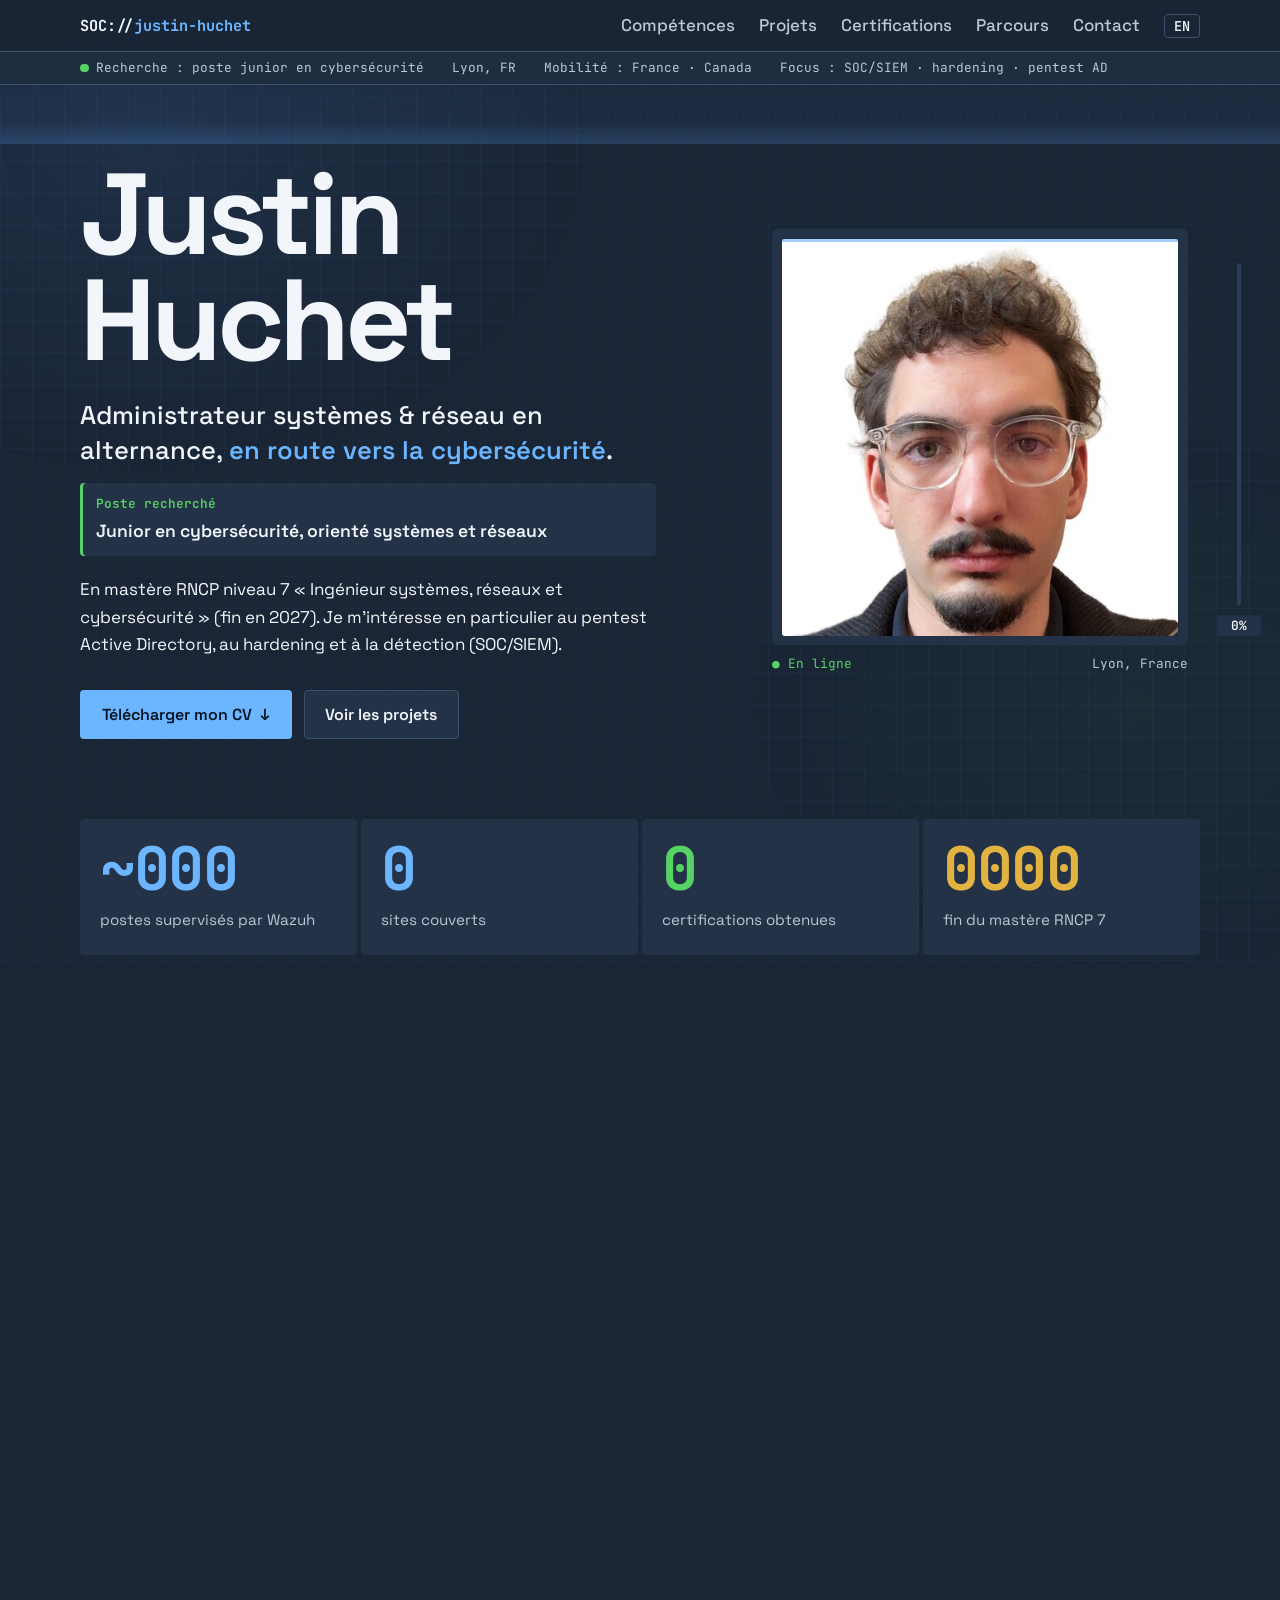
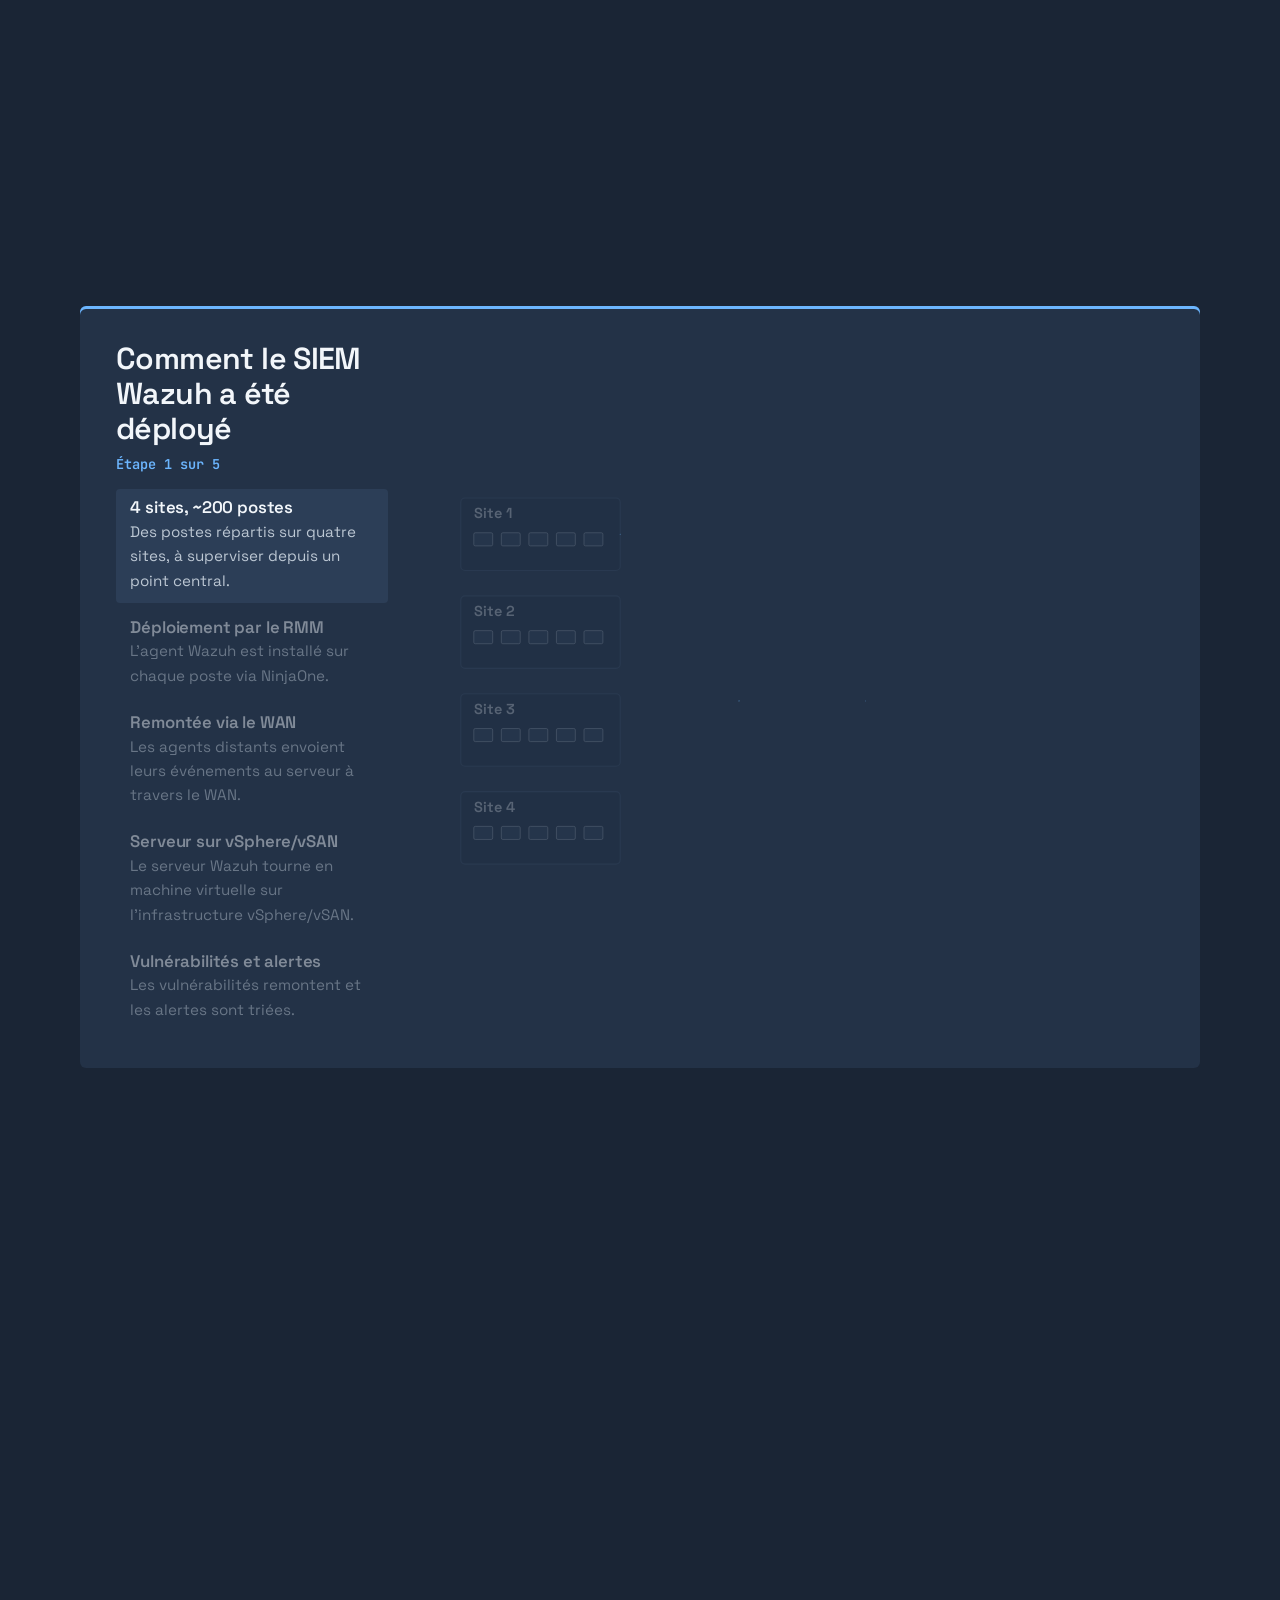
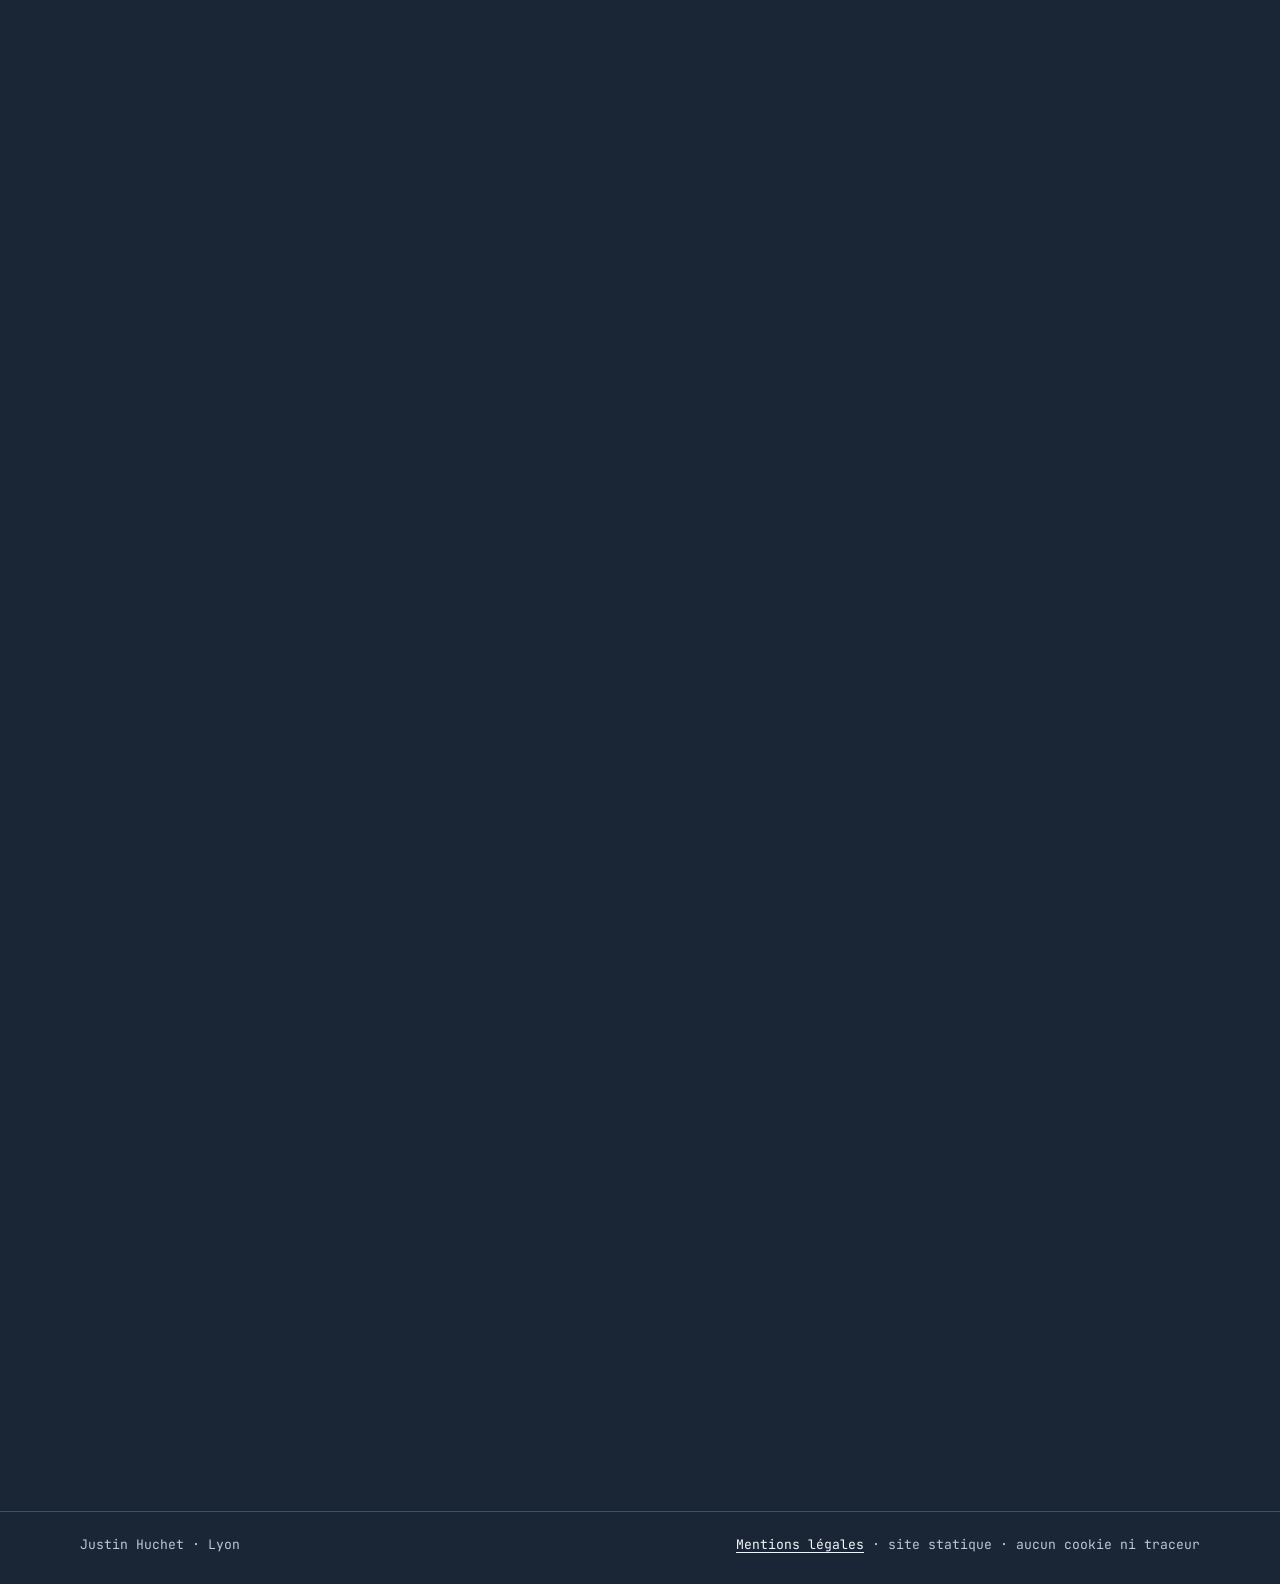
==== index.html @ d2e6dc8f "Aperçu de partage (Open Graph), section « Ce site » et en-têtes Cloudflare Pages Co-Authored-By: Cla" ====
<!doctype html>
<html lang="fr">
<head>
  <meta charset="utf-8">
  <meta name="viewport" content="width=device-width, initial-scale=1">
  <meta http-equiv="Content-Security-Policy" content="default-src 'none'; script-src 'self'; style-src 'self'; img-src 'self'; font-src 'self'; base-uri 'none'; form-action 'none'">
  <meta name="referrer" content="no-referrer">
  <meta name="theme-color" content="#1a2535">
  <title>Justin Huchet – Systèmes, réseau &amp; cybersécurité</title>
  <meta name="description" content="Portfolio de Justin Huchet, administrateur systèmes et réseau en alternance, à la recherche d'un poste junior en cybersécurité orienté systèmes et réseaux : SIEM, homelab, labs réseau, pentest Active Directory.">
  <link rel="icon" href="assets/favicon.svg" type="image/svg+xml">
  <link rel="preload" href="assets/fonts/space-grotesk.woff2" as="font" type="font/woff2" crossorigin>
  <link rel="stylesheet" href="assets/style.css?v=5">
  <script src="assets/main.js?v=2"></script>
  <script src="assets/vendor/gsap.min.js" defer></script>
  <script src="assets/vendor/ScrollTrigger.min.js" defer></script>
  <script src="assets/scene.js" defer></script>
  <link rel="alternate" hreflang="fr" href="https://nba-jurgarl.github.io/">
  <link rel="alternate" hreflang="en" href="https://nba-jurgarl.github.io/en/">
  <link rel="canonical" href="https://nba-jurgarl.github.io/">
  <meta property="og:type" content="website">
  <meta property="og:site_name" content="Justin Huchet">
  <meta property="og:title" content="Justin Huchet – Junior en cybersécurité, systèmes et réseaux">
  <meta property="og:description" content="Administrateur systèmes et réseau en alternance, à la recherche d'un poste junior en cybersécurité. SIEM Wazuh, homelab Proxmox, labs réseau, pentest Active Directory.">
  <meta property="og:url" content="https://nba-jurgarl.github.io/">
  <meta property="og:image" content="https://nba-jurgarl.github.io/assets/og-fr.jpg">
  <meta property="og:image:width" content="1200">
  <meta property="og:image:height" content="630">
  <meta property="og:image:alt" content="Justin Huchet, junior en cybersécurité orienté systèmes et réseaux, Lyon">
  <meta property="og:locale" content="fr_FR">
  <meta property="og:locale:alternate" content="en_US">
  <meta name="twitter:card" content="summary_large_image">
</head>
<body>
  <a class="skip" href="#contenu">Aller au contenu</a>

  <header class="site-header">
    <div class="wrap header-inner">
      <a class="brand" href="#accueil" translate="no">SOC://<span>justin-huchet</span></a>
      <nav aria-label="Navigation principale">
        <ul>
          <li><a href="#competences">Compétences</a></li>
          <li><a href="#projets">Projets</a></li>
          <li><a href="#certifications">Certifications</a></li>
          <li><a href="#parcours">Parcours</a></li>
          <li><a href="#contact">Contact</a></li>
          <li><a class="lang" href="en/" hreflang="en" lang="en" aria-label="English version">EN</a></li>
        </ul>
      </nav>
    </div>
    <div class="statusbar-row">
      <p class="wrap statusbar">
        <span><span class="dot" aria-hidden="true"></span>Recherche : poste junior en cybersécurité</span>
        <span>Lyon, FR</span>
        <span>Mobilité : France · Canada</span>
        <span>Focus : SOC/SIEM · hardening · pentest AD</span>
      </p>
    </div>
  </header>

  <div class="progress" aria-hidden="true"><div class="progress-track"><div class="progress-fill"></div></div><span class="progress-val">0%</span></div>

  <main id="contenu">
    <!-- ===== ACCUEIL / À PROPOS ===== -->
    <section id="accueil" class="hero" aria-labelledby="titre-accueil">
      <div class="wrap">
        <div class="hero-grid">
          <div class="hero-copy">
            <h1 id="titre-accueil" class="display lines">
              <span class="line"><span data-line>Justin</span></span>
              <span class="line"><span data-line>Huchet</span></span>
            </h1>
            <p class="lead" data-load="1">Administrateur systèmes &amp; réseau en alternance, <strong>en route vers la cybersécurité</strong>.</p>
            <p class="target" data-load="2"><span class="target-label">Poste recherché</span> Junior en cybersécurité, orienté systèmes et réseaux</p>
            <p data-load="2">
              En mastère RNCP niveau 7 « Ingénieur systèmes, réseaux et cybersécurité » (fin en 2027).
              Je m'intéresse en particulier au pentest Active Directory, au hardening et à la détection (SOC/SIEM).
            </p>
            <div class="actions" data-load="3">
              <a class="btn btn-primary" href="assets/cv/CV_Justin_Huchet_FR.pdf" type="application/pdf" download>Télécharger mon CV <span aria-hidden="true">↓</span></a>
              <a class="btn btn-ghost" href="#projets">Voir les projets</a>
            </div>
          </div>
          <figure class="feed" data-load="4">
            <div class="feed-frame">
              <img src="assets/photo.jpg?v=3" alt="Photo de Justin Huchet" width="480" height="480" fetchpriority="high">
            </div>
            <figcaption><span class="live">● En ligne</span><span>Lyon, France</span></figcaption>
          </figure>
        </div>

        <!-- Indicateurs : uniquement des chiffres réels -->
        <div class="kpis">
          <p class="kpi" data-reveal><span class="kpi-val" data-roll>~200</span><span class="kpi-label">postes supervisés par Wazuh</span></p>
          <p class="kpi" data-reveal="1"><span class="kpi-val" data-roll>4</span><span class="kpi-label">sites couverts</span></p>
          <p class="kpi" data-reveal="2"><span class="kpi-val ok" data-roll>5</span><span class="kpi-label">certifications obtenues</span></p>
          <p class="kpi" data-reveal="3"><span class="kpi-val warn" data-roll>2027</span><span class="kpi-label">fin du mastère RNCP 7</span></p>
        </div>
      </div>
    </section>

    <!-- ===== COMPÉTENCES ===== -->
    <section id="competences" aria-labelledby="titre-competences">
      <div class="wrap">
        <div class="section-head" data-reveal>
          <h2 id="titre-competences">Compétences</h2>
          <p>Ce que j'utilise en entreprise et dans mes labs, des hyperviseurs aux pare-feu.</p>
        </div>
        <ul class="matrix">
          <li data-reveal>
            <h3>Systèmes &amp; virtualisation</h3>
            <ul class="tags">
              <li>Windows</li><li>Debian</li><li>Ubuntu</li><li>Active Directory</li><li>Office 365</li>
              <li>vSphere / vSAN</li><li>Proxmox VE</li><li>Conteneurs LXC</li><li>Docker</li>
              <li>VMware</li><li>VirtualBox</li><li>ZFS</li>
            </ul>
          </li>
          <li data-reveal="1">
            <h3>Réseau</h3>
            <ul class="tags">
              <li>LAN / WAN</li><li>VLAN &amp; ACL</li><li>OSPF (FRR)</li><li>Cisco</li><li>Wi-Fi</li>
              <li>Segmentation LAN/WAN/DMZ</li><li>Network namespaces</li><li>NAT / DNAT</li>
              <li>VPN WireGuard</li><li>VPN IPsec</li>
            </ul>
          </li>
          <li class="defense" data-reveal="2">
            <h3>Sécurité &amp; détection</h3>
            <ul class="tags">
              <li>SIEM Wazuh</li><li>Pare-feu iptables (default-drop, stateful)</li>
              <li>Fortinet</li><li>Sophos</li><li>Lab de pentest isolé</li><li>Pi-hole</li>
              <li>Introduction à l'ISO 27001</li>
            </ul>
          </li>
          <li data-reveal="3">
            <h3>Outillage &amp; sauvegarde</h3>
            <ul class="tags">
              <li>RMM NinjaOne</li><li>Veeam</li><li>Veritas System Recovery</li>
              <li>Proxmox Backup Server</li><li>Kali Linux</li>
            </ul>
          </li>
          <li data-reveal>
            <h3>Scripting</h3>
            <ul class="tags"><li>PowerShell</li><li>Python</li><li>C</li></ul>
          </li>
          <li data-reveal="1">
            <h3>Langues</h3>
            <ul class="plain">
              <li>Français : natif</li>
              <li>Polonais : natif</li>
              <li>Anglais : professionnel / technique</li>
            </ul>
          </li>
        </ul>
      </div>
    </section>

    <!-- ===== PROJETS : une <article class="card"> par projet ===== -->
    <section id="projets" aria-labelledby="titre-projets">
      <div class="wrap">
        <div class="section-head" data-reveal>
          <h2 id="titre-projets">Projets</h2>
          <p>Un déploiement en production, des labs construits pour apprendre, et un objectif en cours : le pentest Active Directory.</p>
        </div>
        <!-- Scène Wazuh (GSAP + ScrollTrigger, assets/scene.js) : sans script, le schéma complet s'affiche -->
        <div class="scene">
          <div class="scene-stage">
            <div class="scene-copy">
              <h3>Comment le SIEM Wazuh a été déployé</h3>
              <p class="scene-count" aria-hidden="true">Étape 1 sur 5</p>
              <ol class="scene-steps">
                <li class="scene-step"><h4>4 sites, ~200 postes</h4><p>Des postes répartis sur quatre sites, à superviser depuis un point central.</p></li>
                <li class="scene-step"><h4>Déploiement par le RMM</h4><p>L'agent Wazuh est installé sur chaque poste via NinjaOne.</p></li>
                <li class="scene-step"><h4>Remontée via le WAN</h4><p>Les agents distants envoient leurs événements au serveur à travers le WAN.</p></li>
                <li class="scene-step"><h4>Serveur sur vSphere/vSAN</h4><p>Le serveur Wazuh tourne en machine virtuelle sur l'infrastructure vSphere/vSAN.</p></li>
                <li class="scene-step"><h4>Vulnérabilités et alertes</h4><p>Les vulnérabilités remontent et les alertes sont triées.</p></li>
              </ol>
            </div>
            <div class="scene-figure">
              <svg class="scene-svg" viewBox="0 0 1000 600" role="img" aria-labelledby="scene-t scene-d">
              <title id="scene-t">Schéma du déploiement Wazuh</title><desc id="scene-d">Quatre sites et environ 200 postes ; l'agent Wazuh est déployé par le RMM NinjaOne ; les agents remontent via le WAN vers le serveur Wazuh, une machine virtuelle sur vSphere/vSAN ; en sortie, vulnérabilités remontées et alertes triées.</desc>
              <line class="link rmm-link draw" x1="400" y1="100" x2="252" y2="54"/>
              <line class="link rmm-link draw" x1="400" y1="100" x2="252" y2="189"/>
              <line class="link rmm-link draw" x1="400" y1="100" x2="252" y2="324"/>
              <line class="link rmm-link draw" x1="400" y1="100" x2="252" y2="459"/>
              <line class="link wan-link draw" x1="250" y1="90" x2="414" y2="320"/>
              <line class="link wan-link draw" x1="250" y1="225" x2="414" y2="320"/>
              <line class="link wan-link draw" x1="250" y1="360" x2="414" y2="320"/>
              <line class="link wan-link draw" x1="250" y1="495" x2="414" y2="320"/>
              <line class="link core-link draw" x1="588" y1="320" x2="730" y2="285"/>
              <line class="link out-link draw" x1="835" y1="340" x2="835" y2="452"/>
              <g class="site"><rect class="box" x="30" y="40" width="220" height="100" rx="6"/><text class="svg-label" x="48" y="68">Site 1</text>
              <rect class="endpoint" x="48" y="88" width="26" height="18" rx="2"/><circle class="agent" cx="74" cy="88" r="5"/>
              <rect class="endpoint" x="86" y="88" width="26" height="18" rx="2"/><circle class="agent" cx="112" cy="88" r="5"/>
              <rect class="endpoint" x="124" y="88" width="26" height="18" rx="2"/><circle class="agent" cx="150" cy="88" r="5"/>
              <rect class="endpoint" x="162" y="88" width="26" height="18" rx="2"/><circle class="agent" cx="188" cy="88" r="5"/>
              <rect class="endpoint" x="200" y="88" width="26" height="18" rx="2"/><circle class="agent" cx="226" cy="88" r="5"/>
              </g>
              <g class="site"><rect class="box" x="30" y="175" width="220" height="100" rx="6"/><text class="svg-label" x="48" y="203">Site 2</text>
              <rect class="endpoint" x="48" y="223" width="26" height="18" rx="2"/><circle class="agent" cx="74" cy="223" r="5"/>
              <rect class="endpoint" x="86" y="223" width="26" height="18" rx="2"/><circle class="agent" cx="112" cy="223" r="5"/>
              <rect class="endpoint" x="124" y="223" width="26" height="18" rx="2"/><circle class="agent" cx="150" cy="223" r="5"/>
              <rect class="endpoint" x="162" y="223" width="26" height="18" rx="2"/><circle class="agent" cx="188" cy="223" r="5"/>
              <rect class="endpoint" x="200" y="223" width="26" height="18" rx="2"/><circle class="agent" cx="226" cy="223" r="5"/>
              </g>
              <g class="site"><rect class="box" x="30" y="310" width="220" height="100" rx="6"/><text class="svg-label" x="48" y="338">Site 3</text>
              <rect class="endpoint" x="48" y="358" width="26" height="18" rx="2"/><circle class="agent" cx="74" cy="358" r="5"/>
              <rect class="endpoint" x="86" y="358" width="26" height="18" rx="2"/><circle class="agent" cx="112" cy="358" r="5"/>
              <rect class="endpoint" x="124" y="358" width="26" height="18" rx="2"/><circle class="agent" cx="150" cy="358" r="5"/>
              <rect class="endpoint" x="162" y="358" width="26" height="18" rx="2"/><circle class="agent" cx="188" cy="358" r="5"/>
              <rect class="endpoint" x="200" y="358" width="26" height="18" rx="2"/><circle class="agent" cx="226" cy="358" r="5"/>
              </g>
              <g class="site"><rect class="box" x="30" y="445" width="220" height="100" rx="6"/><text class="svg-label" x="48" y="473">Site 4</text>
              <rect class="endpoint" x="48" y="493" width="26" height="18" rx="2"/><circle class="agent" cx="74" cy="493" r="5"/>
              <rect class="endpoint" x="86" y="493" width="26" height="18" rx="2"/><circle class="agent" cx="112" cy="493" r="5"/>
              <rect class="endpoint" x="124" y="493" width="26" height="18" rx="2"/><circle class="agent" cx="150" cy="493" r="5"/>
              <rect class="endpoint" x="162" y="493" width="26" height="18" rx="2"/><circle class="agent" cx="188" cy="493" r="5"/>
              <rect class="endpoint" x="200" y="493" width="26" height="18" rx="2"/><circle class="agent" cx="226" cy="493" r="5"/>
              </g>
              <text class="svg-sub total" x="140" y="584" text-anchor="middle">~200 postes au total</text>
              <g class="rmm"><rect class="box" x="380" y="24" width="276" height="76" rx="6"/><text class="svg-label" x="400" y="56">RMM NinjaOne</text><text class="svg-sub" x="400" y="82">déploie l'agent Wazuh</text></g>
              <g class="wan"><ellipse class="box" cx="500" cy="320" rx="88" ry="46"/><text class="svg-label" x="500" y="326" text-anchor="middle">WAN</text></g>
              <g class="cluster"><rect class="box box-soft" x="700" y="170" width="270" height="250" rx="8"/><text class="svg-sub" x="716" y="198">vSphere / vSAN</text><g class="vm"><rect class="box box-vm" x="730" y="230" width="210" height="110" rx="6"/><text class="svg-label" x="750" y="276">Serveur Wazuh</text><text class="svg-sub" x="750" y="304">machine virtuelle</text></g></g>
              <g class="outputs"><rect class="box chip" x="700" y="452" width="270" height="48" rx="6"/><text class="svg-label" x="714" y="482">Vulnérabilités remontées</text><rect class="box chip" x="700" y="512" width="270" height="48" rx="6"/><text class="svg-label" x="714" y="542">Alertes triées</text></g>
              <circle class="packet" cx="250" cy="90" r="6"/>
              <circle class="packet" cx="250" cy="225" r="6"/>
              <circle class="packet" cx="250" cy="360" r="6"/>
              <circle class="packet" cx="250" cy="495" r="6"/>
              </svg>
            </div>
          </div>
        </div>
        <div class="projects">
          <article class="card defense featured" data-reveal>
            <div>
              <div class="card-head"><h3>Déploiement d'un SIEM Wazuh en entreprise</h3><span class="badge badge-ok">Prod</span></div>
              <p>
                Mise en place d'un SIEM Wazuh pour environ 200 postes répartis sur 4 sites,
                afin de faire remonter les vulnérabilités et de trier les alertes.
              </p>
              <ul>
                <li>Agents distants connectés au serveur via le WAN.</li>
                <li>Déploiement des agents par le RMM NinjaOne.</li>
                <li>Serveur hébergé en machine virtuelle sur vSphere/vSAN.</li>
                <li>Travaux complémentaires sur le déploiement de Wazuh sous Docker.</li>
              </ul>
              <ul class="tags"><li>Wazuh</li><li>NinjaOne</li><li>vSphere/vSAN</li><li>Docker</li></ul>
            </div>
            <dl class="facts">
              <div><dt>Périmètre</dt><dd>~200 postes, 4 sites</dd></div>
              <div><dt>Déploiement des agents</dt><dd>RMM NinjaOne, via le WAN</dd></div>
              <div><dt>Hébergement</dt><dd>VM sur vSphere/vSAN</dd></div>
              <div><dt>Objectif</dt><dd>Remontée des vulnérabilités, tri des alertes</dd></div>
            </dl>
          </article>

          <article class="card" data-reveal>
            <div class="card-head"><h3>Homelab Proxmox</h3><span class="badge badge-info">Lab</span></div>
            <p>Infrastructure personnelle pour héberger des services et s'entraîner en sécurité offensive.</p>
            <ul>
              <li>NAS sur ZFS, conteneurs LXC, Pi-hole, sites web.</li>
              <li>Lab de pentest isolé sur un bridge sans route vers le LAN : DC Windows, postes clients, Kali, machines vulnérables.</li>
              <li>Accès distant uniquement par VPN WireGuard.</li>
              <li>Sauvegardes avec Proxmox Backup Server.</li>
            </ul>
            <ul class="tags"><li>Proxmox</li><li>ZFS</li><li>LXC</li><li>WireGuard</li><li>PBS</li></ul>
          </article>

          <article class="card offense" data-reveal="1">
            <div class="card-head"><h3>Pentest Active Directory</h3><span class="badge badge-now">En cours</span></div>
            <p>Montée en compétences sur l'attaque et la défense d'Active Directory.</p>
            <ul>
              <li>Projet en lab : BloodHound, Impacket, NetExec, Responder, AS-REP Roasting, Kerberoasting,
                analyse de chemins d'attaque et création de comptes auditeurs pour POC.</li>
              <li><span class="badge badge-now">En cours</span> Entraînement sur GOAD et HackTheBox.</li>
              <li><span class="badge badge-goal">Objectif</span> Certification CRTP, OSCP ou PNPT (non obtenue).</li>
            </ul>
            <ul class="tags"><li>BloodHound</li><li>Impacket</li><li>NetExec</li><li>Responder</li></ul>
          </article>

          <article class="card defense" data-reveal>
            <div class="card-head"><h3>Labs réseau &amp; sécurité sous Debian</h3><span class="badge badge-info">Lab</span></div>
            <ul>
              <li>VLAN et ACL.</li>
              <li>Routage dynamique OSPF avec FRR.</li>
              <li>Pare-feu iptables : politique default-drop, règles stateful, NAT/MASQUERADE,
                DNAT vers une DMZ avec protection contre le contournement, journalisation limitée en débit.</li>
              <li>Segmentation LAN/WAN/DMZ avec des network namespaces.</li>
            </ul>
            <ul class="tags"><li>Debian</li><li>FRR</li><li>iptables</li><li>netns</li></ul>
          </article>

          <article class="card" data-reveal="1">
            <div class="card-head"><h3>Environnements virtualisés</h3><span class="badge badge-info">Prod + lab</span></div>
            <p>Administration et utilisation de plusieurs hyperviseurs, en entreprise et en lab.</p>
            <ul class="tags"><li>vSphere/vSAN</li><li>Proxmox</li><li>VirtualBox</li><li>VMware</li></ul>
          </article>
        </div>
      </div>
    </section>

    <!-- ===== CERTIFICATIONS ===== -->
    <section id="certifications" aria-labelledby="titre-certifications">
      <div class="wrap">
        <div class="section-head" data-reveal>
          <h2 id="titre-certifications">Certifications</h2>
          <p>Obtenues pendant mes études et mon alternance, et la prochaine étape visée.</p>
        </div>
        <div class="table-wrap" data-reveal>
          <table class="table">
            <thead><tr><th scope="col">Certification</th><th scope="col">Éditeur</th><th scope="col">Statut</th></tr></thead>
            <tbody>
              <tr><td>Fortinet Certified Associate in Cybersecurity</td><td>Fortinet</td><td><span class="badge badge-ok">Valide → 11/2026</span></td></tr>
              <tr><td>FortiGate Operator v7.4</td><td>Fortinet</td><td><span class="badge badge-ok">Obtenue</span></td></tr>
              <tr><td>NSE 2 – Introduction to Cybersecurity</td><td>Fortinet</td><td><span class="badge badge-ok">Obtenue</span></td></tr>
              <tr><td>CyberOps Associate</td><td>Cisco Networking Academy</td><td><span class="badge badge-ok">Obtenue</span></td></tr>
              <tr><td>Linux Unhatched</td><td>NDG</td><td><span class="badge badge-ok">Obtenue</span></td></tr>
              <tr><td>CRTP, OSCP ou PNPT</td><td>—</td><td><span class="badge badge-goal">Objectif</span></td></tr>
            </tbody>
          </table>
        </div>
      </div>
    </section>

    <!-- ===== PARCOURS ===== -->
    <section id="parcours" aria-labelledby="titre-parcours">
      <div class="wrap">
        <div class="section-head" data-reveal>
          <h2 id="titre-parcours">Parcours</h2>
          <p>Alternance chez Groupe Lagrange depuis 10/2024, en parallèle du mastère ISRC à l'ICOF.</p>
        </div>
        <div class="logs">
          <div class="card" data-reveal>
            <div class="card-head"><h3>Expérience</h3></div>
            <ol class="log">
              <li>
                <time>10/2024 → 2027</time>
                <div>
                  <h4>Administrateur systèmes, réseaux &amp; cybersécurité (alternance)</h4>
                  <p>Groupe Lagrange</p>
                  <ul>
                    <li>Maintien en conditions opérationnelles, support utilisateurs, résolution d'incidents.</li>
                    <li>Administration Windows/Linux, Active Directory, Office 365, environnements virtualisés/cloud.</li>
                    <li>Déploiement de postes et serveurs, gestion des comptes, droits et accès distants.</li>
                    <li>Réseau interne, VPN, Wi-Fi ; participation à la sécurité réseau (pare-feu, filtrage, segmentation).</li>
                    <li>Mise en place et exploitation de Wazuh pour la supervision de la sécurité.</li>
                    <li>NinjaOne, sauvegardes/restaurations avec Veritas System Recovery, scripting PowerShell.</li>
                  </ul>
                </div>
              </li>
              <li>
                <time>01/2024 → 02/2024</time>
                <div>
                  <h4>Technicien support IT (stage)</h4>
                  <p>Koesio</p>
                  <ul>
                    <li>Support utilisateurs, ticketing et assistance à distance.</li>
                    <li>Pare-feu Sophos/Fortinet, règles de sécurité, sauvegardes Veeam.</li>
                    <li>Active Directory / FSMO, Office 365, Wi-Fi, scripts PowerShell.</li>
                  </ul>
                </div>
              </li>
            </ol>
          </div>
          <div class="card" data-reveal="1">
            <div class="card-head"><h3>Formation</h3></div>
            <ol class="log">
              <li>
                <time>2026 → 2027</time>
                <div>
                  <h4>Mastère 2 ISRC – Ingénieur systèmes, réseaux et cybersécurité</h4>
                  <p>ICOF, Lyon · RNCP 38117, niveau 7</p>
                </div>
              </li>
              <li>
                <time>2025 → 2026</time>
                <div>
                  <h4>Mastère 1 ISRC – Ingénieur systèmes, réseaux et cybersécurité</h4>
                  <p>ICOF, Lyon</p>
                </div>
              </li>
              <li>
                <time>2024 → 2025</time>
                <div>
                  <h4>Bachelor Chef de projet logiciel et réseau, spécialité cybersécurité</h4>
                  <p>ICOF, Lyon · RNCP 34568, niveau 6</p>
                </div>
              </li>
              <li>
                <time>2022 → 2024</time>
                <div>
                  <h4>BTS SIO, option SISR</h4>
                  <p>Lycée Les Chassagnes, Oullins</p>
                </div>
              </li>
            </ol>
          </div>
        </div>
      </div>
    </section>

    <!-- ===== CE SITE ===== -->
    <section id="ce-site" aria-labelledby="titre-site">
      <div class="wrap">
        <div class="section-head" data-reveal>
          <h2 id="titre-site">Ce site</h2>
          <p>Un portfolio orienté sécurité doit être propre lui-même. Voici ce qui est en place.</p>
        </div>
        <article class="card defense" data-reveal>
          <ul>
            <li>Content-Security-Policy stricte : uniquement des ressources du site, aucun script ni style écrit dans le HTML.</li>
            <li>Aucune ressource tierce : polices et scripts hébergés sur le site. Aucun cookie, aucun traceur, aucune mesure d'audience.</li>
            <li>Fichier <a href=".well-known/security.txt"><code>security.txt</code></a> (RFC 9116) pour signaler une vulnérabilité.</li>
            <li>Photo débarrassée de ses métadonnées (EXIF, GPS).</li>
            <li>HTML et CSS écrits à la main, sans framework ni étape de build. <a href="https://github.com/NBA-JURGARL/NBA-JURGARL.github.io" rel="noopener noreferrer">Code source public sur GitHub</a>.</li>
          </ul>
        </article>
      </div>
    </section>

    <!-- ===== CONTACT ===== -->
    <section id="contact" class="contact" aria-labelledby="titre-contact">
      <div class="wrap">
        <div class="section-head" data-reveal>
          <h2 id="titre-contact">Contact</h2>
          <p>Le plus simple est de m'écrire sur LinkedIn. Mon CV est disponible en PDF.</p>
        </div>
        <ul class="links">
          <li data-reveal><a href="https://www.linkedin.com/in/justin-huchet-608b47251/" rel="noopener noreferrer">LinkedIn <span>justin-huchet <span class="arrow" aria-hidden="true">→</span></span></a></li>
          <li data-reveal="1"><a href="https://github.com/NBA-JURGARL" rel="noopener noreferrer">GitHub <span>NBA-JURGARL <span class="arrow" aria-hidden="true">→</span></span></a></li>
          <li data-reveal="2"><a href="assets/cv/CV_Justin_Huchet_FR.pdf" type="application/pdf" download>CV <span>PDF, 1 page <span class="arrow" aria-hidden="true">↓</span></span></a></li>
        </ul>
      </div>
    </section>
  </main>

  <footer class="site-footer">
    <div class="wrap">
      <p>Justin Huchet · Lyon</p>
      <p><a href="mentions-legales.html">Mentions légales</a> · site statique · aucun cookie ni traceur</p>
    </div>
  </footer>
</body>
</html>
---- assets/style.css ----
/* Thème « SOC » : couleurs, polices et mouvements à modifier ici */
@font-face {
  font-family: "Space Grotesk"; src: url("fonts/space-grotesk.woff2") format("woff2");
  font-weight: 300 700; font-display: swap;
}
@font-face {
  font-family: "JetBrains Mono"; src: url("fonts/jetbrains-mono.woff2") format("woff2");
  font-weight: 400 700; font-display: swap;
}

:root {
  --bg: #1a2535;
  --surface: #233247;
  --surface-2: #1f2d40;
  --raised: #2c3e57;
  --border: #3b506c;
  --text: #f2f6fa;
  --muted: #bcc7d3;
  --accent: #6cb6ff;   /* bleu blue-team */
  --accent-ink: #071526;
  --ok: #56d364;
  --warn: #e3b341;
  --crit: #ff7b72;
  --sans: "Space Grotesk", system-ui, -apple-system, "Segoe UI", Roboto, sans-serif;
  --mono: "JetBrains Mono", ui-monospace, "DejaVu Sans Mono", Menlo, Consolas, monospace;
  --margin: clamp(16px, 4vw, 48px);
  --gap: clamp(1rem, 2vw, 1.5rem);
  --ease-out: cubic-bezier(0.22, 1, 0.36, 1);
  --ease-expo: cubic-bezier(0.16, 1, 0.3, 1);
  --t-press: 140ms;
  --t-hover: 180ms;
  color-scheme: dark;
}

*, *::before, *::after { box-sizing: border-box; }
html { scroll-behavior: smooth; -webkit-text-size-adjust: 100%; }
body {
  margin: 0;
  color: var(--text);
  font: 400 1.0625rem/1.6 var(--sans);
  background-color: var(--bg);
}
img { display: block; max-width: 100%; height: auto; }

.wrap { max-width: 76rem; margin: 0 auto; padding: 0 var(--margin); }

a { color: var(--accent); text-underline-offset: .2em; text-decoration-thickness: .07em; transition: color var(--t-hover) ease, text-decoration-color var(--t-hover) ease; }
:focus-visible { outline: 2px solid var(--warn); outline-offset: 3px; }
::selection { background: var(--accent); color: var(--accent-ink); }

.skip {
  position: absolute; left: -999px; top: 0;
  background: var(--surface); padding: .5rem 1rem; z-index: 10;
}
.skip:focus { left: 16px; }
.sr-only { position: absolute; width: 1px; height: 1px; overflow: hidden; clip-path: inset(50%); white-space: nowrap; }

/* Fond animé : quadrillage qui défile, halos qui pulsent, balayage radar */
body::before, body::after {
  content: ""; position: fixed; pointer-events: none; z-index: -1;
}
body::before {
  inset: -64px;
  background:
    radial-gradient(40rem 30rem at 15% 20%, rgba(88, 166, 255, .08), transparent 70%),
    radial-gradient(35rem 25rem at 85% 75%, rgba(63, 185, 80, .05), transparent 70%),
    linear-gradient(rgba(88, 166, 255, .045) 1px, transparent 1px) 0 0 / 32px 32px,
    linear-gradient(90deg, rgba(88, 166, 255, .045) 1px, transparent 1px) 0 0 / 32px 32px;
  animation: grid-drift 6s linear infinite, glow 9s ease-in-out infinite alternate;
}
body::after {
  left: 0; right: 0; top: 0; height: 9rem;
  background: linear-gradient(to bottom, transparent, rgba(88, 166, 255, .06) 85%, rgba(88, 166, 255, .22) 100%);
  animation: sweep 7s linear infinite;
}
@keyframes grid-drift { to { transform: translate(32px, 32px); } }
@keyframes glow { from { opacity: .7; } to { opacity: 1; } }
@keyframes sweep { from { transform: translateY(-9rem); } to { transform: translateY(100vh); } }

/* Barre du haut */
.site-header {
  position: sticky; top: 0; z-index: 5;
  background: rgba(26, 37, 53, .95); border-bottom: 1px solid var(--border);
}
.header-inner {
  display: flex; flex-wrap: wrap; align-items: center; justify-content: space-between;
  gap: .5rem 2rem; padding-top: .75rem; padding-bottom: .75rem;
}
.brand { font: 700 .95rem var(--mono); color: var(--text); text-decoration: none; }
.brand span { color: var(--accent); }
nav ul { display: flex; flex-wrap: wrap; align-items: center; gap: .25rem 1.5rem; list-style: none; margin: 0; padding: 0; }
nav a { color: var(--muted); text-decoration: none; font-weight: 500; }
.lang { color: var(--text); border: 1px solid var(--border); border-radius: 4px; padding: .1rem .55rem; font: 600 .85rem var(--mono); }

.statusbar-row { border-top: 1px solid var(--border); background: var(--surface-2); }
.statusbar {
  display: flex; flex-wrap: wrap; gap: .25rem 1.75rem; margin: 0 auto;
  font: .8rem/1.4 var(--mono); color: var(--muted);
  padding-top: .45rem; padding-bottom: .45rem;
}
.dot { display: inline-block; width: .55rem; height: .55rem; border-radius: 50%; background: var(--ok); margin-right: .45rem; animation: blink 2s ease-in-out infinite; }
@keyframes blink { 50% { opacity: .35; } }

/* Titres */
h1, h2, h3, h4 { line-height: 1.15; font-weight: 600; letter-spacing: -0.01em; }
h2 { font-size: clamp(2rem, 4.2vw, 3.25rem); letter-spacing: -0.03em; line-height: 1.02; margin: 0; }
h3 { font-size: 1.25rem; margin: 0; }
h4 { font-size: 1.05rem; margin: 0 0 .15rem; }
.section-head { display: grid; gap: .75rem 3rem; grid-template-columns: minmax(0, 1fr); margin-bottom: clamp(1.75rem, 4vw, 3rem); }
.section-head p { margin: 0; color: var(--muted); max-width: 38rem; }
@media (min-width: 56rem) { .section-head { grid-template-columns: 5fr 7fr; align-items: end; } }

section { padding: clamp(4rem, 9vw, 7.5rem) 0 0; scroll-margin-top: 6rem; }

/* Accueil */
.hero { padding-top: clamp(2.5rem, 6vw, 5rem); }
.hero-grid { display: grid; gap: clamp(2rem, 5vw, 4rem); grid-template-columns: minmax(0, 1fr); align-items: center; }
@media (min-width: 56rem) { .hero-grid { grid-template-columns: 7fr 5fr; } }
.display {
  font-size: clamp(3.25rem, 9vw, 7.25rem); line-height: .92; letter-spacing: -0.045em; font-weight: 700;
  margin: 0 0 1.5rem;
}
.lines .line { display: block; overflow: clip; padding-bottom: .08em; margin-bottom: -0.08em; }
.lines [data-line] { display: block; }
.lead { font-size: clamp(1.25rem, 2.2vw, 1.6rem); line-height: 1.35; font-weight: 500; margin: 0 0 1rem; max-width: 34rem; }
.lead strong { color: var(--accent); font-weight: 600; }
.hero-copy > p:not(.lead):not(.target) { max-width: 36rem; margin: 0; }
.target {
  display: flex; flex-wrap: wrap; align-items: baseline; gap: .35rem .75rem;
  margin: 0 0 1.25rem; padding: .7rem 1rem; max-width: 36rem;
  background: var(--surface); border-radius: 4px; box-shadow: inset 3px 0 0 var(--ok);
  font-weight: 600; font-size: 1.1rem;
}
.target-label { font: 600 .8rem var(--mono); color: var(--ok); }

/* Indicateur de défilement sur le côté (rempli par main.js, masqué sans script) */
.progress { display: none; }
.js .progress {
  position: fixed; right: clamp(8px, 1.5vw, 24px); top: 50%; transform: translateY(-50%); z-index: 4;
  display: flex; flex-direction: column; align-items: center; gap: .6rem; pointer-events: none;
}
.progress-track { width: 4px; height: 38vh; background: var(--raised); border-radius: 2px; overflow: clip; }
.progress-fill { width: 100%; height: 100%; background: var(--accent); transform-origin: top; transform: scaleY(0); }
.progress-val { font: 600 .8rem var(--mono); color: var(--text); background: var(--surface); padding: .15rem .4rem; border-radius: 3px; font-variant-numeric: tabular-nums; min-width: 3.4em; text-align: center; }
@media (max-width: 56rem) {
  .js .progress { right: 4px; }
  .progress-track { width: 3px; height: 30vh; }
  .progress-val { display: none; }
}
.actions { display: flex; flex-wrap: wrap; gap: .75rem; margin-top: 2rem; }

.btn {
  display: inline-flex; align-items: center; gap: .5rem; padding: .8rem 1.3rem; border-radius: 4px;
  font: 600 1rem var(--sans); text-decoration: none; border: 1px solid transparent;
  transition: transform var(--t-press) var(--ease-out), background-color var(--t-hover) ease, border-color var(--t-hover) ease, color var(--t-hover) ease;
}
.btn:active { transform: scale(.97); }
.btn-primary { background: var(--accent); color: var(--accent-ink); }
.btn-ghost { color: var(--text); border-color: var(--border); background: var(--surface); }

.feed { margin: 0; justify-self: center; width: min(100%, 26rem); }
.feed-frame { position: relative; background: var(--surface); padding: .6rem; border-radius: 6px; overflow: clip; }
.feed img { width: 100%; aspect-ratio: 1; object-fit: cover; border-radius: 3px; }
.feed-frame::after { /* ligne de scan sur la photo */
  content: ""; position: absolute; left: .6rem; right: .6rem; top: .6rem; height: 3px;
  background: rgba(88, 166, 255, .55); pointer-events: none;
  animation: feed-scan 4.5s linear infinite;
}
@keyframes feed-scan { from { transform: translateY(0); opacity: .9; } 90% { opacity: .9; } to { transform: translateY(calc(min(26rem, 100vw) - 2.6rem)); opacity: 0; } }
.feed figcaption { display: flex; justify-content: space-between; gap: 1rem; margin-top: .6rem; font: .8rem var(--mono); color: var(--muted); }
.feed .live { color: var(--ok); }

/* Indicateurs */
.kpis { display: grid; gap: 4px; grid-template-columns: repeat(2, minmax(0, 1fr)); margin-top: clamp(3rem, 7vw, 5rem); }
.kpi { border-radius: 4px; }
@media (min-width: 56rem) { .kpis { grid-template-columns: repeat(4, minmax(0, 1fr)); } }
.kpi { background: var(--surface); padding: 1.25rem 1.25rem 1.4rem; margin: 0; }
.kpi-val { display: block; font: 700 clamp(2.5rem, 5vw, 3.75rem)/1 var(--mono); color: var(--accent); letter-spacing: -0.03em; font-variant-numeric: tabular-nums; }
.kpi-val.ok { color: var(--ok); }
.kpi-val.warn { color: var(--warn); }
.kpi-label { display: block; margin-top: .6rem; color: var(--muted); font-size: .95rem; }

/* Compétences : matrice de lignes */
.matrix { list-style: none; margin: 0; padding: 0; display: grid; gap: 4px; }
.matrix > li { display: grid; gap: .75rem 2rem; grid-template-columns: minmax(0, 1fr); background: var(--surface); padding: 1.25rem 1.5rem; border-radius: 4px; }
@media (min-width: 48rem) { .matrix > li { grid-template-columns: 15rem minmax(0, 1fr); align-items: baseline; } }
.matrix .defense { box-shadow: inset 3px 0 0 var(--accent); }

.tags { display: flex; flex-wrap: wrap; gap: .45rem; list-style: none; padding: 0; margin: 0; }
.tags li {
  font: .82rem/1.4 var(--mono); color: var(--text);
  background: var(--raised); border-radius: 3px; padding: .2rem .55rem;
}
.plain { list-style: none; padding: 0; margin: 0; display: flex; flex-wrap: wrap; gap: .25rem 2rem; }

/* Statuts */
.badge {
  display: inline-block; font: 600 .75rem/1.4 var(--mono); letter-spacing: .02em;
  border: 1px solid currentColor; border-radius: 3px; padding: .05rem .45rem; vertical-align: middle; white-space: nowrap;
}
.badge-ok { color: var(--ok); }
.badge-info { color: var(--accent); }
.badge-now, .badge-goal { color: var(--warn); }
.badge-goal { border-style: dashed; }

/* Projets */
.projects { display: grid; gap: var(--gap); grid-template-columns: minmax(0, 1fr); }
@media (min-width: 56rem) { .projects { grid-template-columns: repeat(2, minmax(0, 1fr)); } }
.card { background: var(--surface); border-radius: 6px; padding: clamp(1.25rem, 3vw, 2rem); transition: background-color var(--t-hover) ease; }
.card-head { display: flex; flex-wrap: wrap; align-items: baseline; justify-content: space-between; gap: .5rem 1rem; margin-bottom: 1rem; }
.card p { margin: 0 0 1rem; }
.card ul:not(.tags):not(.plain) { padding-left: 1.2rem; margin: 0 0 1.25rem; }
.card ul:not(.tags):not(.plain) li + li { margin-top: .35rem; }
.card.defense { box-shadow: inset 0 3px 0 var(--accent); }
.card.offense { box-shadow: inset 0 3px 0 var(--crit); }

.featured { grid-column: 1 / -1; display: grid; gap: 1.5rem 3rem; grid-template-columns: minmax(0, 1fr); }
@media (min-width: 56rem) { .featured { grid-template-columns: 7fr 5fr; } }
.featured h3 { font-size: clamp(1.5rem, 2.6vw, 2.1rem); letter-spacing: -0.02em; }
.facts { margin: 0; display: grid; gap: 4px; align-self: start; }
.facts div { background: var(--surface-2); padding: .85rem 1rem; border-radius: 3px; }
.facts dt { color: var(--muted); font-size: .9rem; }
.facts dd { margin: .1rem 0 0; font-weight: 600; }

/* Certifications */
.table-wrap { background: var(--surface); border-radius: 6px; overflow-x: auto; }
.table { width: 100%; border-collapse: collapse; }
.table th, .table td { text-align: left; padding: .9rem 1.25rem; border-bottom: 1px solid var(--border); }
.table th { font-size: .9rem; font-weight: 500; color: var(--muted); background: var(--surface-2); }
.table tr:last-child td { border-bottom: 0; }

/* Parcours : journal */
.logs { display: grid; gap: var(--gap); grid-template-columns: minmax(0, 1fr); }
@media (min-width: 60rem) { .logs { grid-template-columns: repeat(2, minmax(0, 1fr)); } }
.log { list-style: none; padding: 0; margin: 0; }
.log > li { display: grid; grid-template-columns: 8.5rem minmax(0, 1fr); gap: .25rem 1.25rem; padding: 1rem 0; border-top: 1px solid var(--border); }
.log > li:first-child { border-top: 0; padding-top: 0; }
.log time { font: .85rem/1.6 var(--mono); color: var(--accent); }
.log p { margin: 0; color: var(--muted); }
.log ul { padding-left: 1.2rem; margin: .5rem 0 0; color: var(--muted); font-size: .97rem; }
@media (max-width: 34rem) { .log > li { grid-template-columns: minmax(0, 1fr); } }

/* Contact : fermeture */
.contact { padding-bottom: clamp(3rem, 7vw, 5rem); }
.links { list-style: none; margin: 0; padding: 0; display: grid; gap: 4px; }
.links a {
  display: flex; justify-content: space-between; align-items: baseline; gap: 1rem;
  background: var(--surface); border-radius: 4px; padding: clamp(1rem, 2.5vw, 1.5rem) clamp(1.25rem, 3vw, 2rem);
  font-size: clamp(1.4rem, 3.2vw, 2.4rem); font-weight: 600; letter-spacing: -0.02em; color: var(--text); text-decoration: none;
  transition: background-color var(--t-hover) ease, color var(--t-hover) ease;
}
.links a span { font: 500 .9rem var(--mono); color: var(--muted); letter-spacing: 0; }
.links .arrow { display: inline-block; transition: transform 300ms var(--ease-out); }

.site-footer { padding: 1.5rem 0 2rem; color: var(--muted); font: .82rem var(--mono); border-top: 1px solid var(--border); }
.site-footer .wrap { display: flex; flex-wrap: wrap; justify-content: space-between; gap: .5rem 2rem; }
.site-footer p { margin: 0; }

/* Survol : uniquement sur les appareils qui ont un vrai pointeur */
@media (hover: hover) and (pointer: fine) {
  nav a:hover { color: var(--text); }
  .btn-primary:hover { background: #79b8ff; }
  .btn-ghost:hover { border-color: var(--accent); }
  .card:hover, .links a:hover { background: var(--raised); }
  .links a:hover { color: var(--accent); }
  .links a:hover .arrow { transform: translateX(6px); }
}

/* Entrées (la classe .js est posée par main.js ; sans script, tout reste visible) */
@media (prefers-reduced-motion: no-preference) {
  .js .hero [data-line] { transform: translateY(105%); animation: line-up 900ms var(--ease-expo) forwards; animation-delay: calc(120ms + var(--i) * 100ms); }
  .js .hero [data-load] { opacity: 0; transform: translateY(14px); animation: rise 600ms var(--ease-out) forwards; animation-delay: var(--d); }
  .js [data-reveal] { opacity: 0; transform: translateY(24px); transition: opacity 700ms var(--ease-out), transform 900ms var(--ease-expo); transition-delay: calc(var(--i, 0) * 80ms); }
  .js [data-reveal].is-in { opacity: 1; transform: none; }
}
/* Délais en CSS : la CSP interdit les attributs style="" dans le HTML */
.lines .line:nth-child(1) [data-line] { --i: 0; }
.lines .line:nth-child(2) [data-line] { --i: 1; }
[data-load="1"] { --d: 420ms; }
[data-load="2"] { --d: 520ms; }
[data-load="3"] { --d: 620ms; }
[data-load="4"] { --d: 300ms; }
[data-reveal="1"] { --i: 1; }
[data-reveal="2"] { --i: 2; }
[data-reveal="3"] { --i: 3; }
@keyframes line-up { to { transform: none; } }
@keyframes rise { to { opacity: 1; transform: none; } }

/* Chiffres qui défilent (main.js) */
.roll__digits { display: inline-flex; }
.roll__col { display: inline-block; height: 1em; overflow: clip; }
.roll__strip { display: flex; flex-direction: column; transform: translateY(calc(var(--d) * -1em)); }
.roll__strip > span { height: 1em; line-height: 1; }
@media (prefers-reduced-motion: no-preference) {
  .roll:not(.is-in) .roll__strip { transform: none; }
  .roll.is-in .roll__strip { transition: transform 1100ms var(--ease-expo) calc(var(--i) * 70ms); }
}

/* Mobile : en-tête non collant, il prendrait trop de hauteur */
@media (max-width: 40rem) { .site-header { position: static; } }

@media (prefers-reduced-motion: reduce) {
  html { scroll-behavior: auto; }
  body::before, body::after, .dot, .feed-frame::after { animation: none; }
  body::after, .feed-frame::after { display: none; }
}

/* Scène Wazuh (GSAP) : sans script, schéma complet et toutes les étapes lisibles */
.scene { margin-bottom: var(--gap); }
.scene-stage {
  display: grid; gap: 1.5rem clamp(1.5rem, 4vw, 3.5rem); grid-template-columns: minmax(0, 1fr); align-items: center;
  background: var(--surface); border-radius: 6px; padding: clamp(1.25rem, 3vw, 2.25rem);
  box-shadow: inset 0 3px 0 var(--accent);
}
@media (min-width: 56rem) { .scene-stage { grid-template-columns: 3fr 8fr; } }
.scene-copy h3 { font-size: clamp(1.4rem, 2.4vw, 1.9rem); letter-spacing: -0.02em; }
.scene-count { font: 600 .85rem var(--mono); color: var(--accent); margin: .5rem 0 1rem; }
.scene-steps { list-style: none; margin: 0; padding: 0; display: grid; gap: .35rem; }
.scene-step { padding: .6rem .9rem; border-radius: 4px; transition: opacity 240ms ease, background-color 240ms ease; }
.scene-step h4 { margin: 0; }
.scene-step p { margin: .15rem 0 0; color: var(--muted); font-size: .95rem; }
.scene-figure { min-width: 0; }
.scene-svg { display: block; width: 100%; height: auto; }

.scene-svg .box { fill: var(--surface-2); stroke: var(--border); stroke-width: 1.5; }
.scene-svg .box-soft { fill: rgba(108, 182, 255, .05); stroke-dasharray: 6 5; }
.scene-svg .box-vm { stroke: var(--accent); stroke-width: 2; }
.scene-svg .chip { stroke: var(--ok); }
.scene-svg .endpoint { fill: var(--raised); stroke: var(--muted); stroke-width: 1; }
.scene-svg .agent { fill: var(--ok); }
.scene-svg .link { stroke: var(--accent); stroke-width: 2; fill: none; }
.scene-svg .rmm-link { stroke: var(--warn); stroke-dasharray: 5 6; }
.scene-svg .packet { fill: var(--accent); opacity: 0; }
.scene-svg .svg-label { font: 600 20px var(--sans); fill: var(--text); }
.scene-svg .svg-sub { font: 500 15px var(--mono); fill: var(--muted); }
.scene-svg .total { font-size: 17px; fill: var(--text); }

/* Pendant la scène (classe posée par scene.js) : l'étape en cours est mise en avant */
.scene.is-live .scene-step { opacity: .45; }
.scene.is-live .scene-step.is-active { opacity: 1; background: var(--raised); }
.scene.is-live .scene-stage { min-height: min(100svh - 8rem, 46rem); }
@media (max-width: 56rem) {
  .scene-figure { overflow-x: auto; margin: 0 calc(-1 * clamp(1.25rem, 3vw, 2.25rem)); padding: 0 clamp(1.25rem, 3vw, 2.25rem); }
  .scene-svg { min-width: 640px; }
}
.scene:not(.is-live) .scene-count { display: none; }

/* Mentions légales */
.legal .wrap { max-width: 48rem; padding-top: clamp(2.5rem, 6vw, 4.5rem); padding-bottom: clamp(3rem, 7vw, 5rem); }
.legal h1 { font-size: clamp(2.25rem, 5vw, 3.5rem); letter-spacing: -0.03em; margin: 0 0 .5rem; }
.legal section { padding: 2rem 0 0; }
.legal h2 { font-size: 1.5rem; letter-spacing: -0.01em; margin: 0 0 .75rem; }
.legal p, .legal li { max-width: 42rem; }
.legal ul { padding-left: 1.2rem; }
.legal code { font: .9em var(--mono); }
.site-footer a { color: var(--text); }
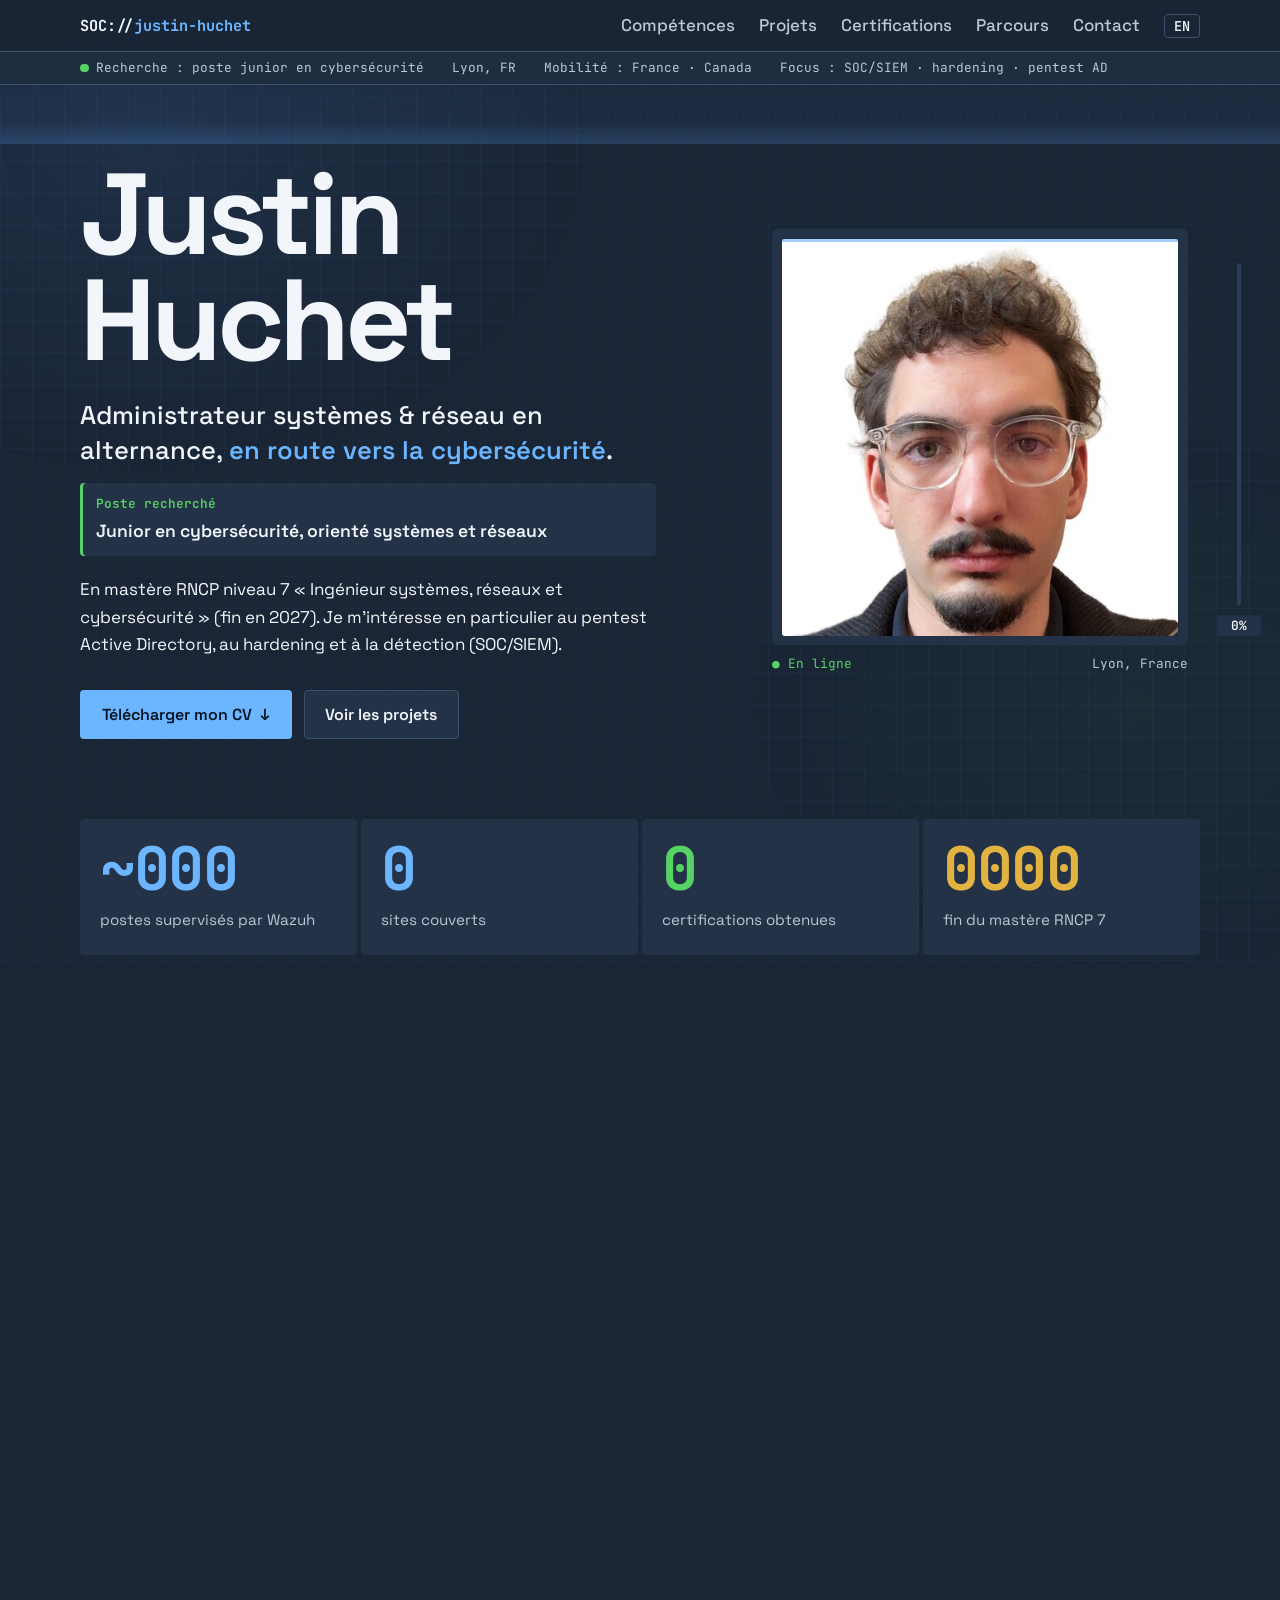
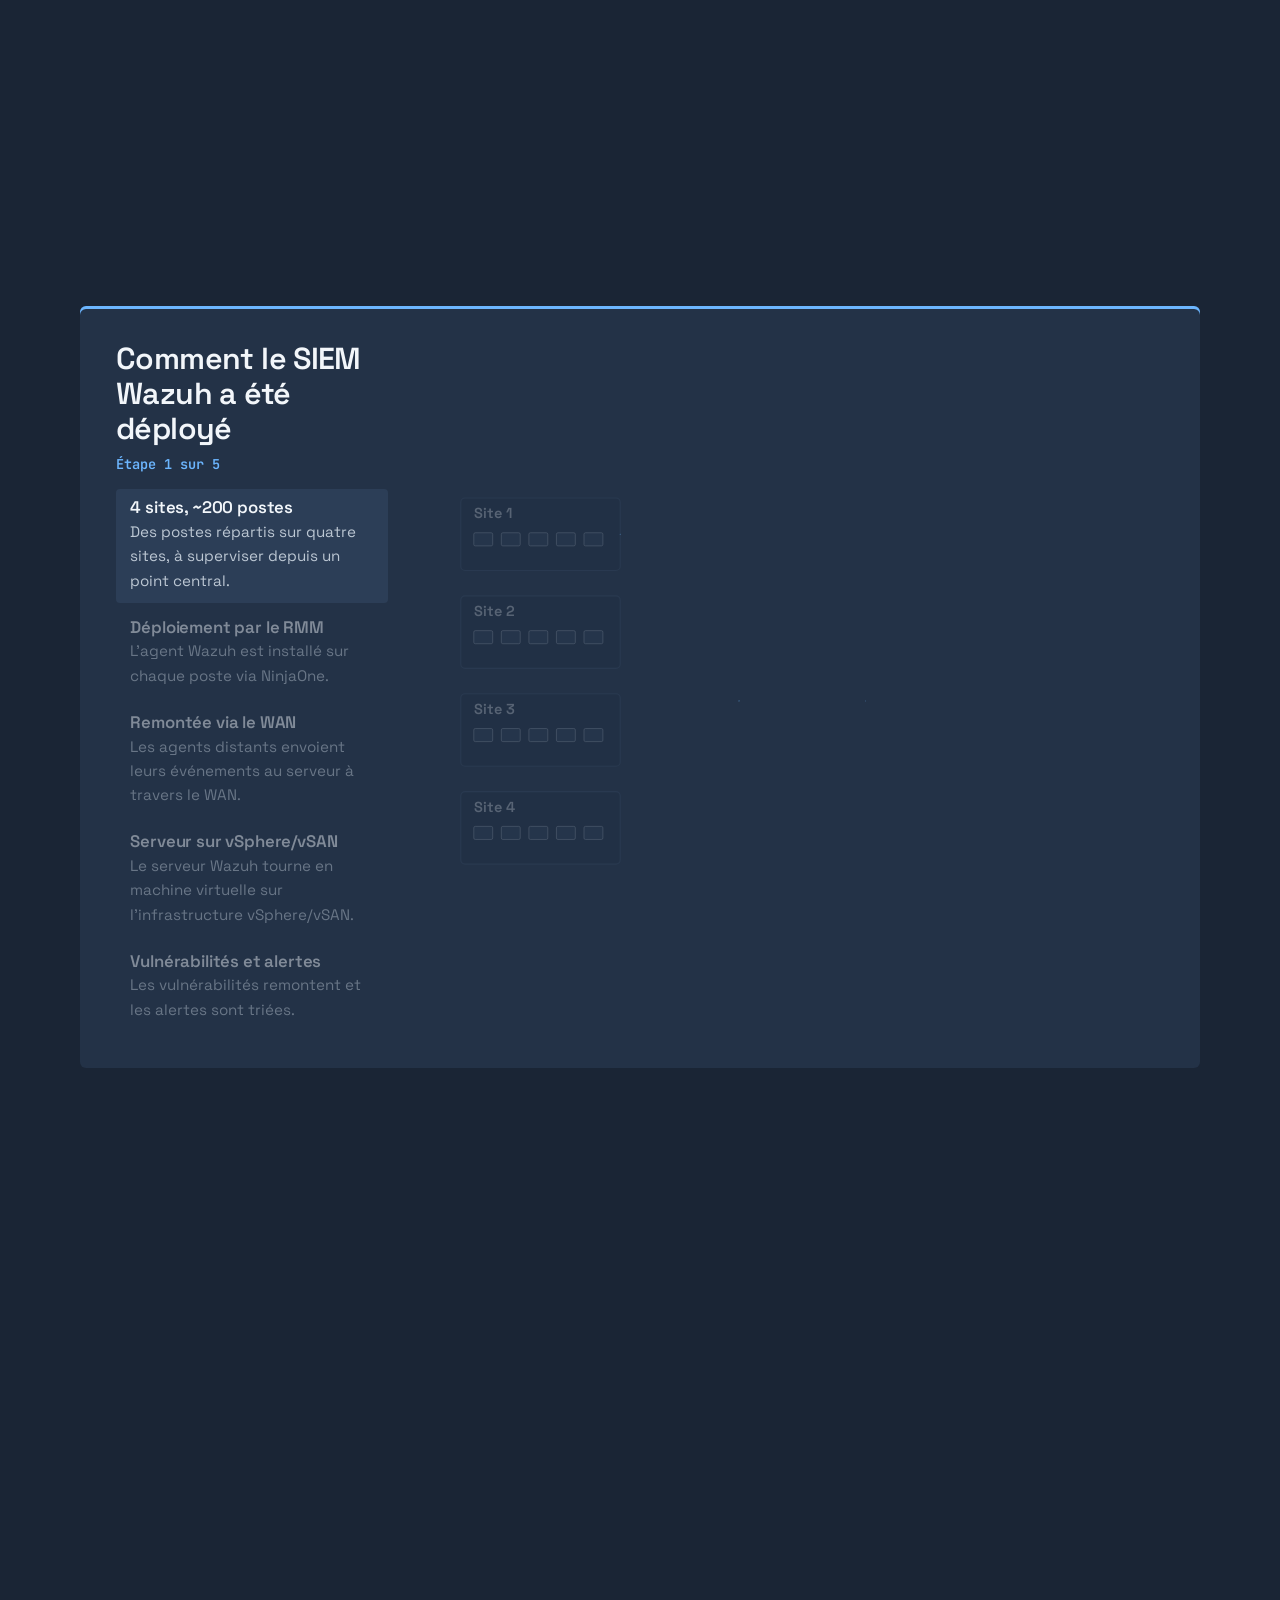
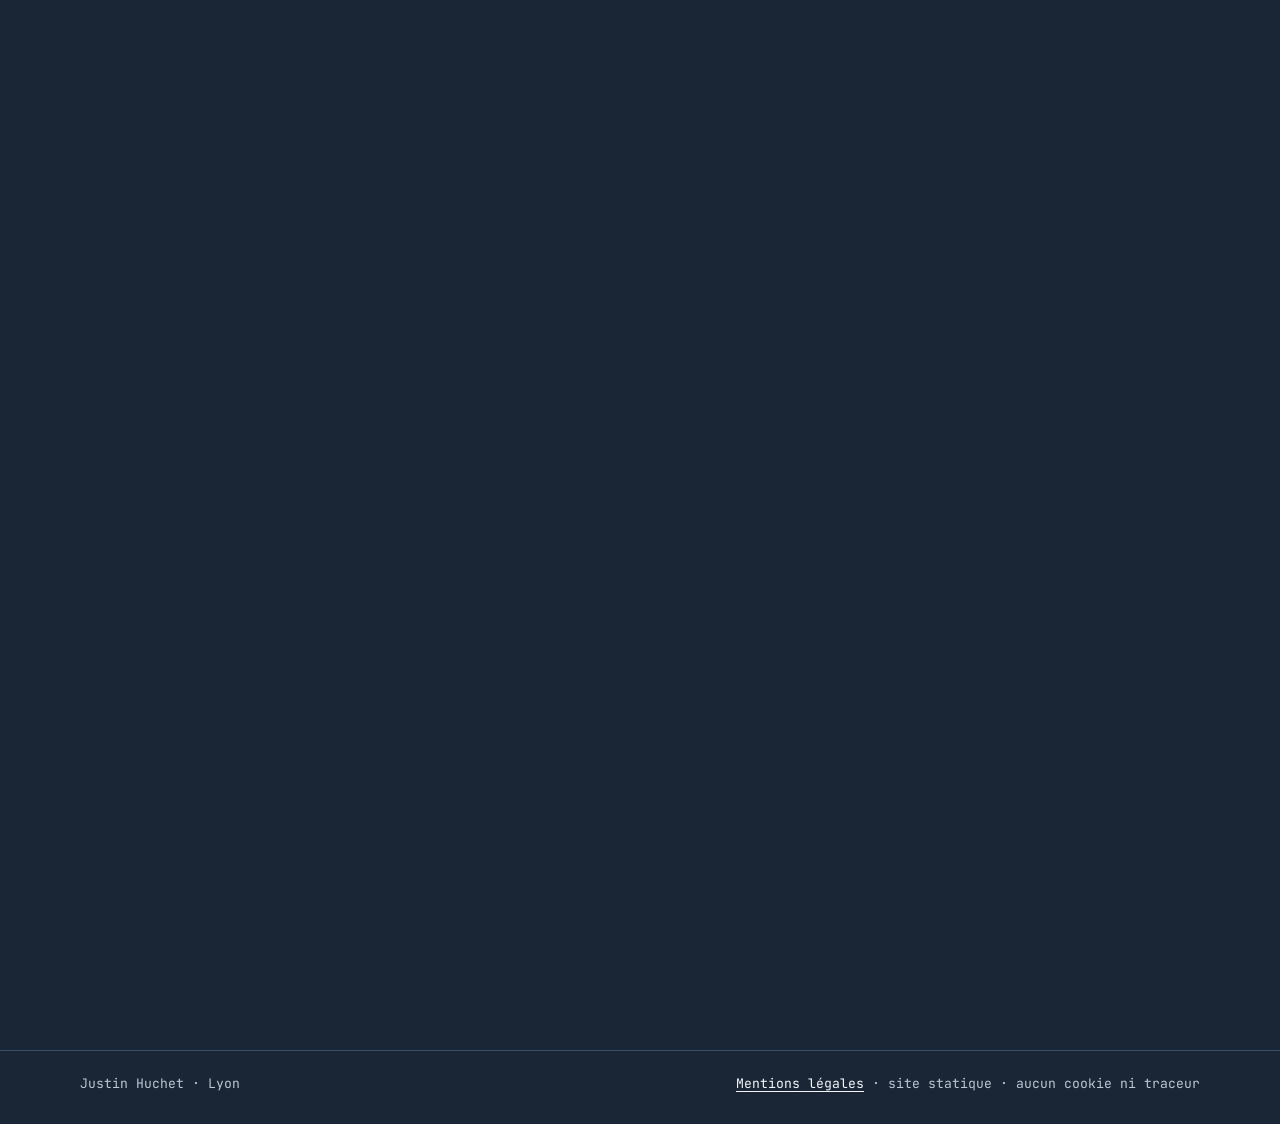
==== commit 07c04cf5: "Retrait de la section « Ce site » Co-Authored-By: Claude Opus 5.5 <noreply@anthropic.com>" ====
--- a/index.html
+++ b/index.html
@@ -398,25 +398,6 @@
       </div>
     </section>
 
-    <!-- ===== CE SITE ===== -->
-    <section id="ce-site" aria-labelledby="titre-site">
-      <div class="wrap">
-        <div class="section-head" data-reveal>
-          <h2 id="titre-site">Ce site</h2>
-          <p>Un portfolio orienté sécurité doit être propre lui-même. Voici ce qui est en place.</p>
-        </div>
-        <article class="card defense" data-reveal>
-          <ul>
-            <li>Content-Security-Policy stricte : uniquement des ressources du site, aucun script ni style écrit dans le HTML.</li>
-            <li>Aucune ressource tierce : polices et scripts hébergés sur le site. Aucun cookie, aucun traceur, aucune mesure d'audience.</li>
-            <li>Fichier <a href=".well-known/security.txt"><code>security.txt</code></a> (RFC 9116) pour signaler une vulnérabilité.</li>
-            <li>Photo débarrassée de ses métadonnées (EXIF, GPS).</li>
-            <li>HTML et CSS écrits à la main, sans framework ni étape de build. <a href="https://github.com/NBA-JURGARL/NBA-JURGARL.github.io" rel="noopener noreferrer">Code source public sur GitHub</a>.</li>
-          </ul>
-        </article>
-      </div>
-    </section>
-
     <!-- ===== CONTACT ===== -->
     <section id="contact" class="contact" aria-labelledby="titre-contact">
       <div class="wrap">
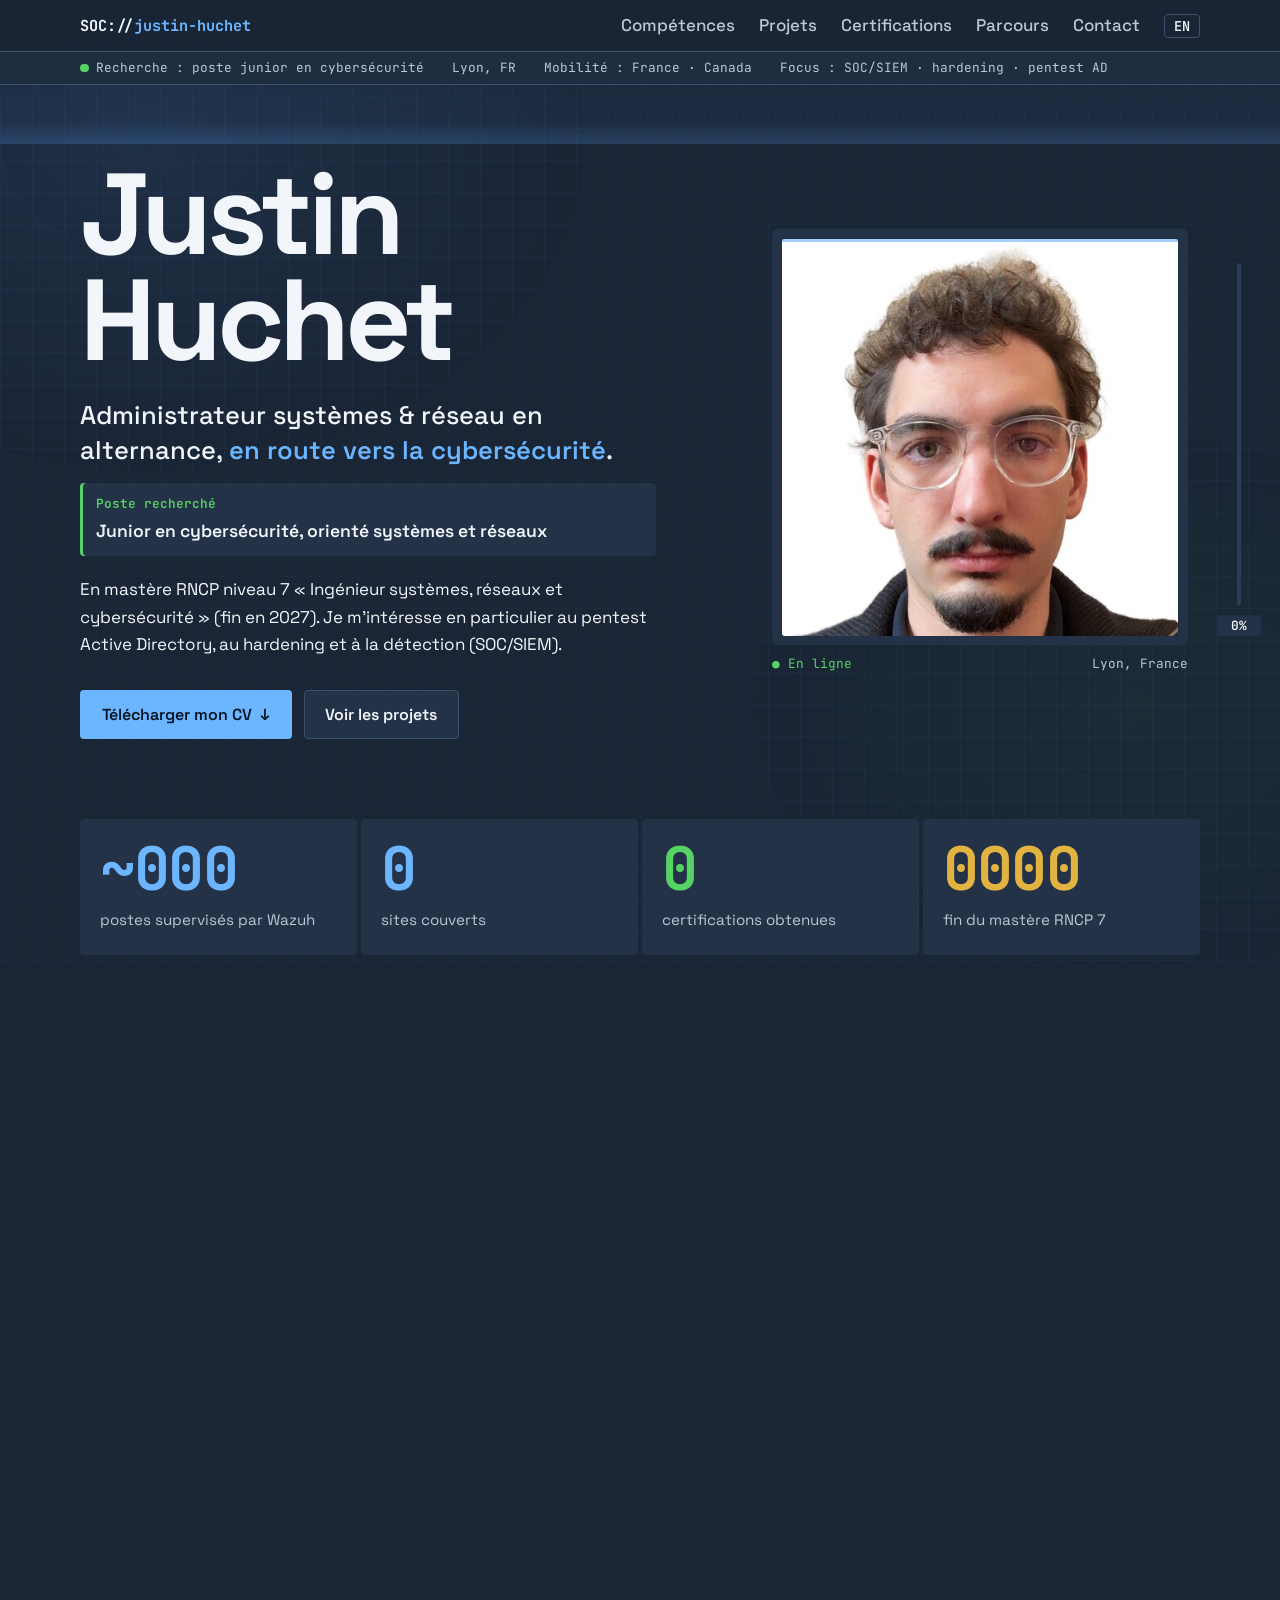
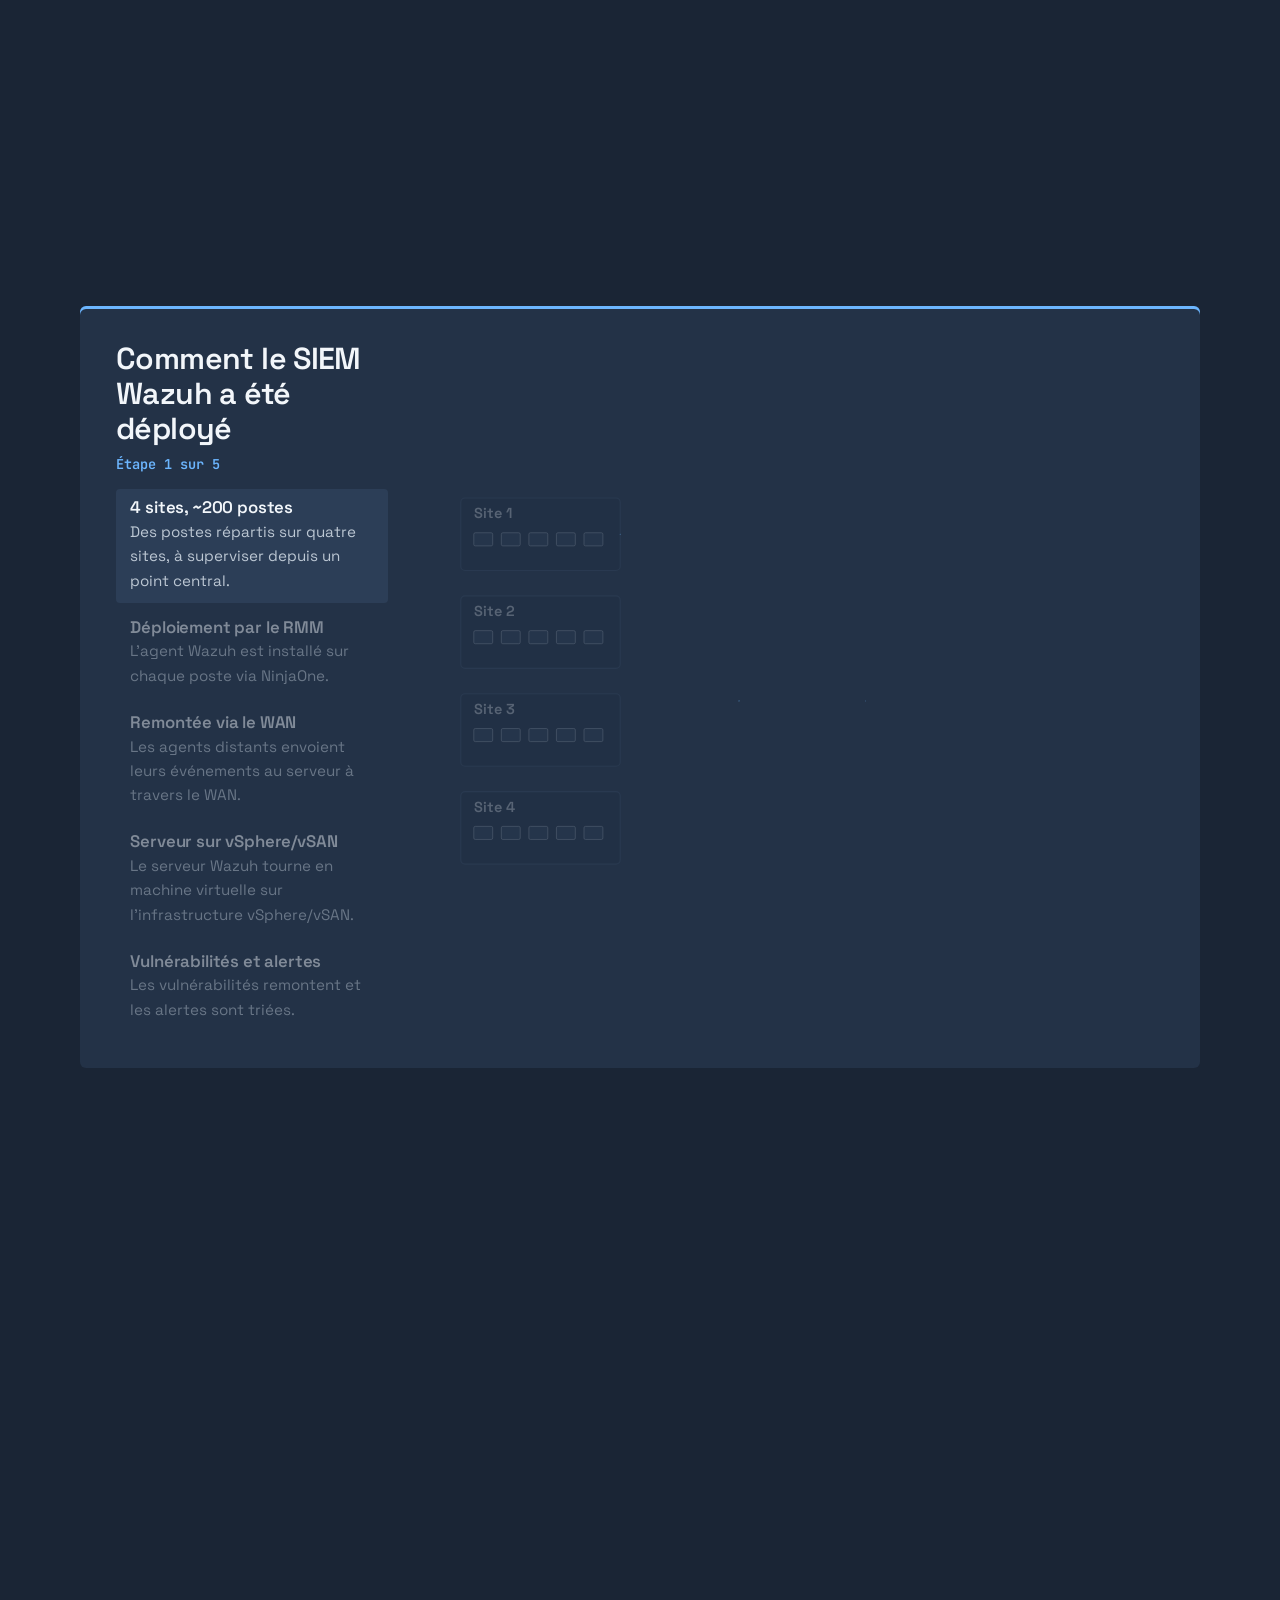
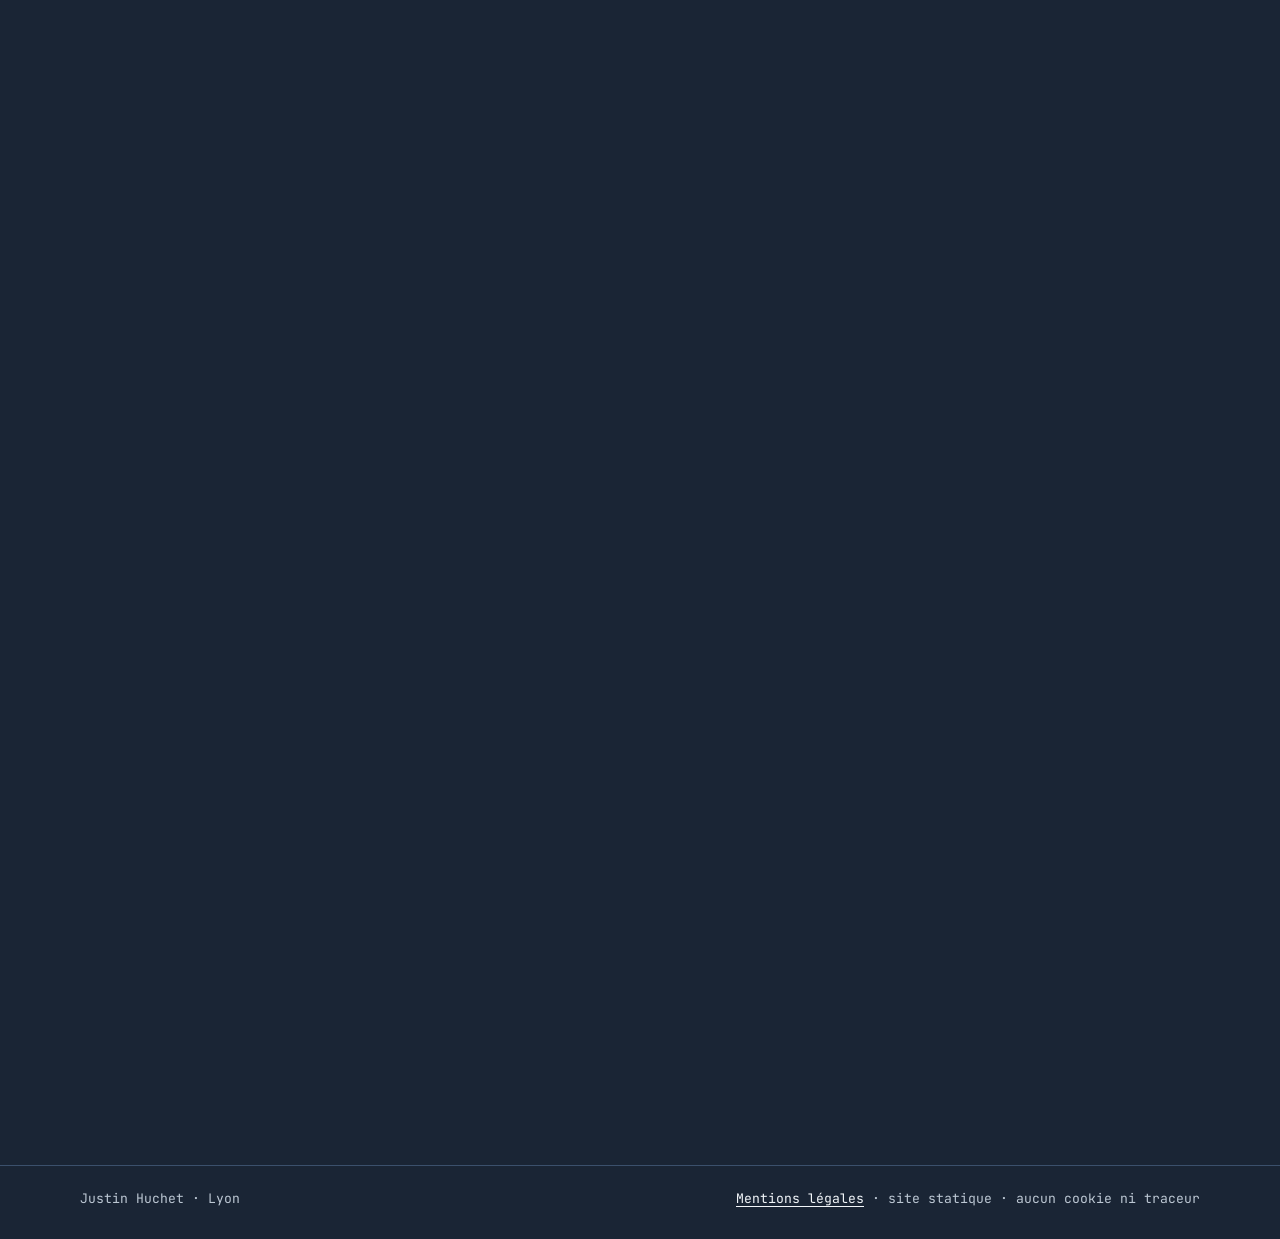
==== commit 54e8183d: "portfolio: AD pentest card — add OLYMPE.FR compromise chain (DCSync + PtH)" ====
--- a/index.html
+++ b/index.html
@@ -271,6 +271,8 @@
             <ul>
               <li>Projet en lab : BloodHound, Impacket, NetExec, Responder, AS-REP Roasting, Kerberoasting,
                 analyse de chemins d'attaque et création de comptes auditeurs pour POC.</li>
+              <li>Compromission complète d'un domaine en lab (OLYMPE.FR) : Responder → AS-REP Roasting →
+                Kerberoasting → DCSync → pass-the-hash sur le DC (Evil-WinRM).</li>
               <li><span class="badge badge-now">En cours</span> Entraînement sur GOAD et HackTheBox.</li>
               <li><span class="badge badge-goal">Objectif</span> Certification CRTP, OSCP ou PNPT (non obtenue).</li>
             </ul>
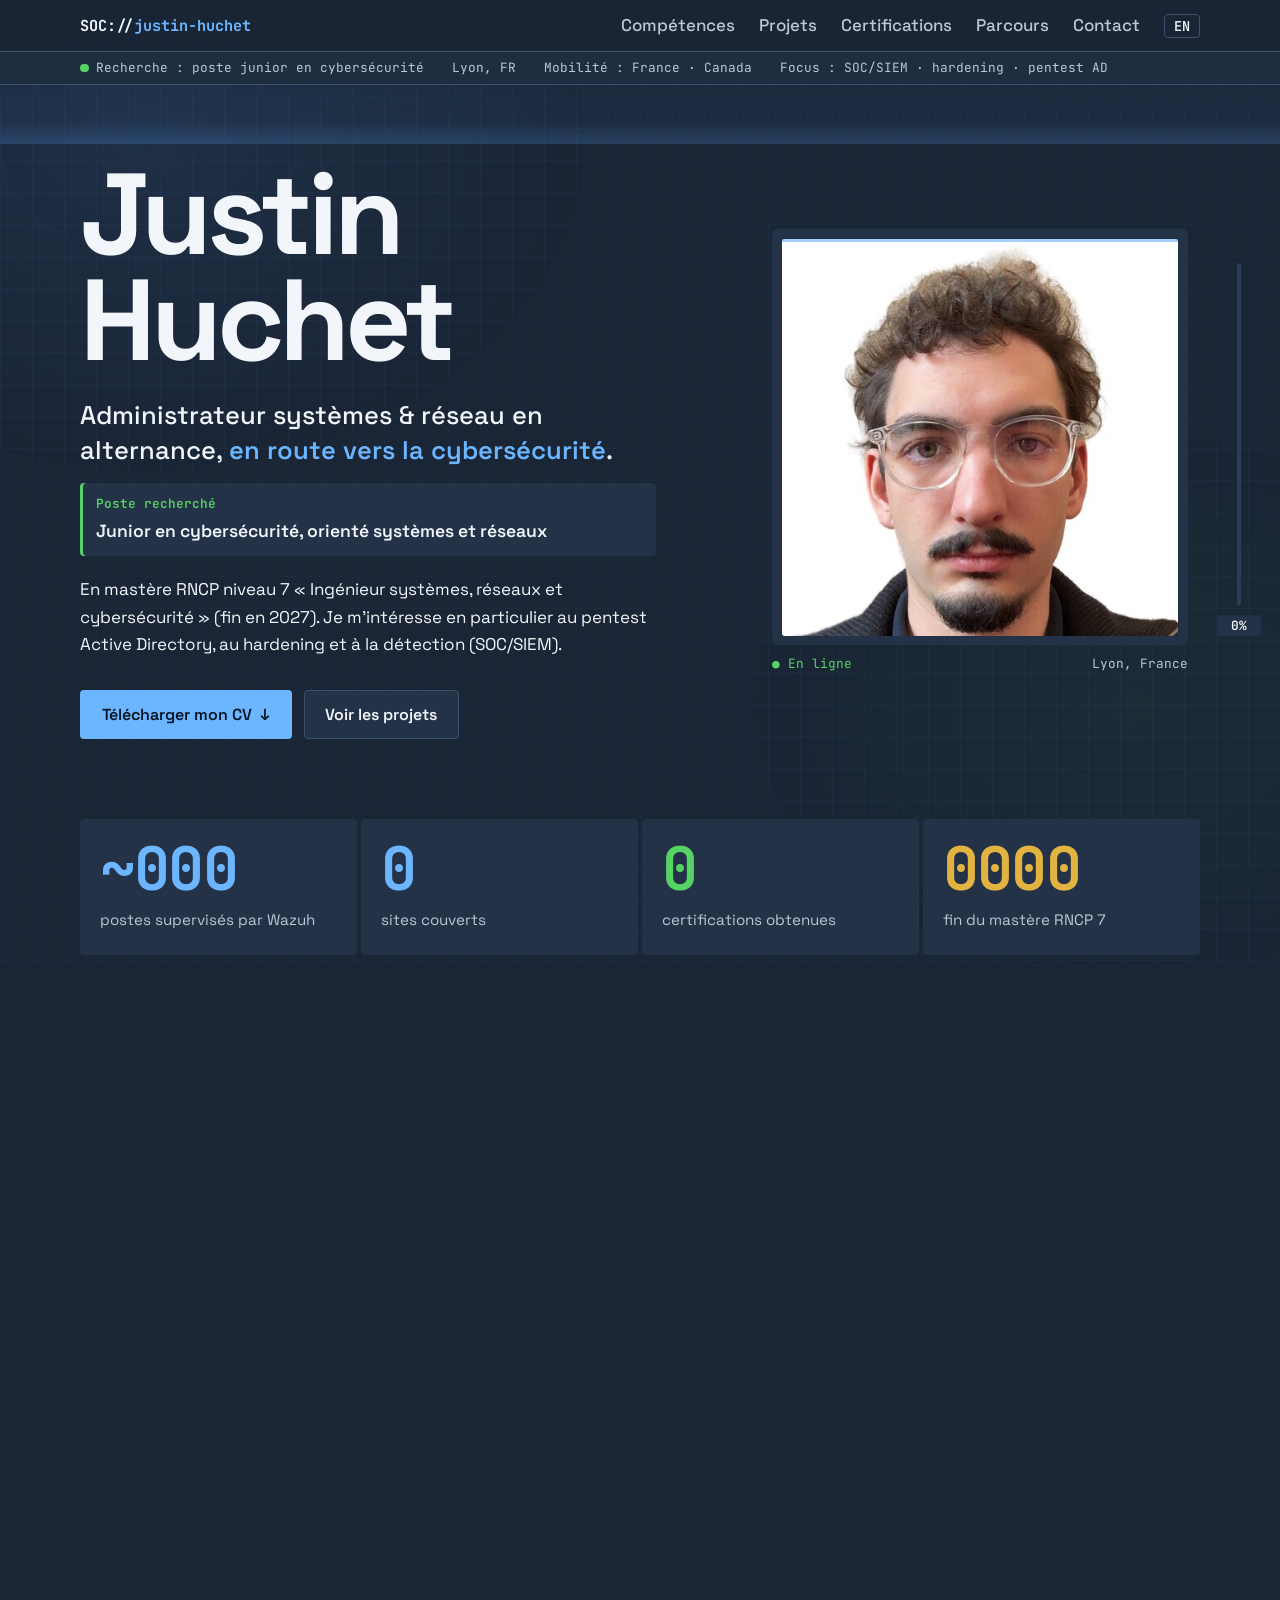
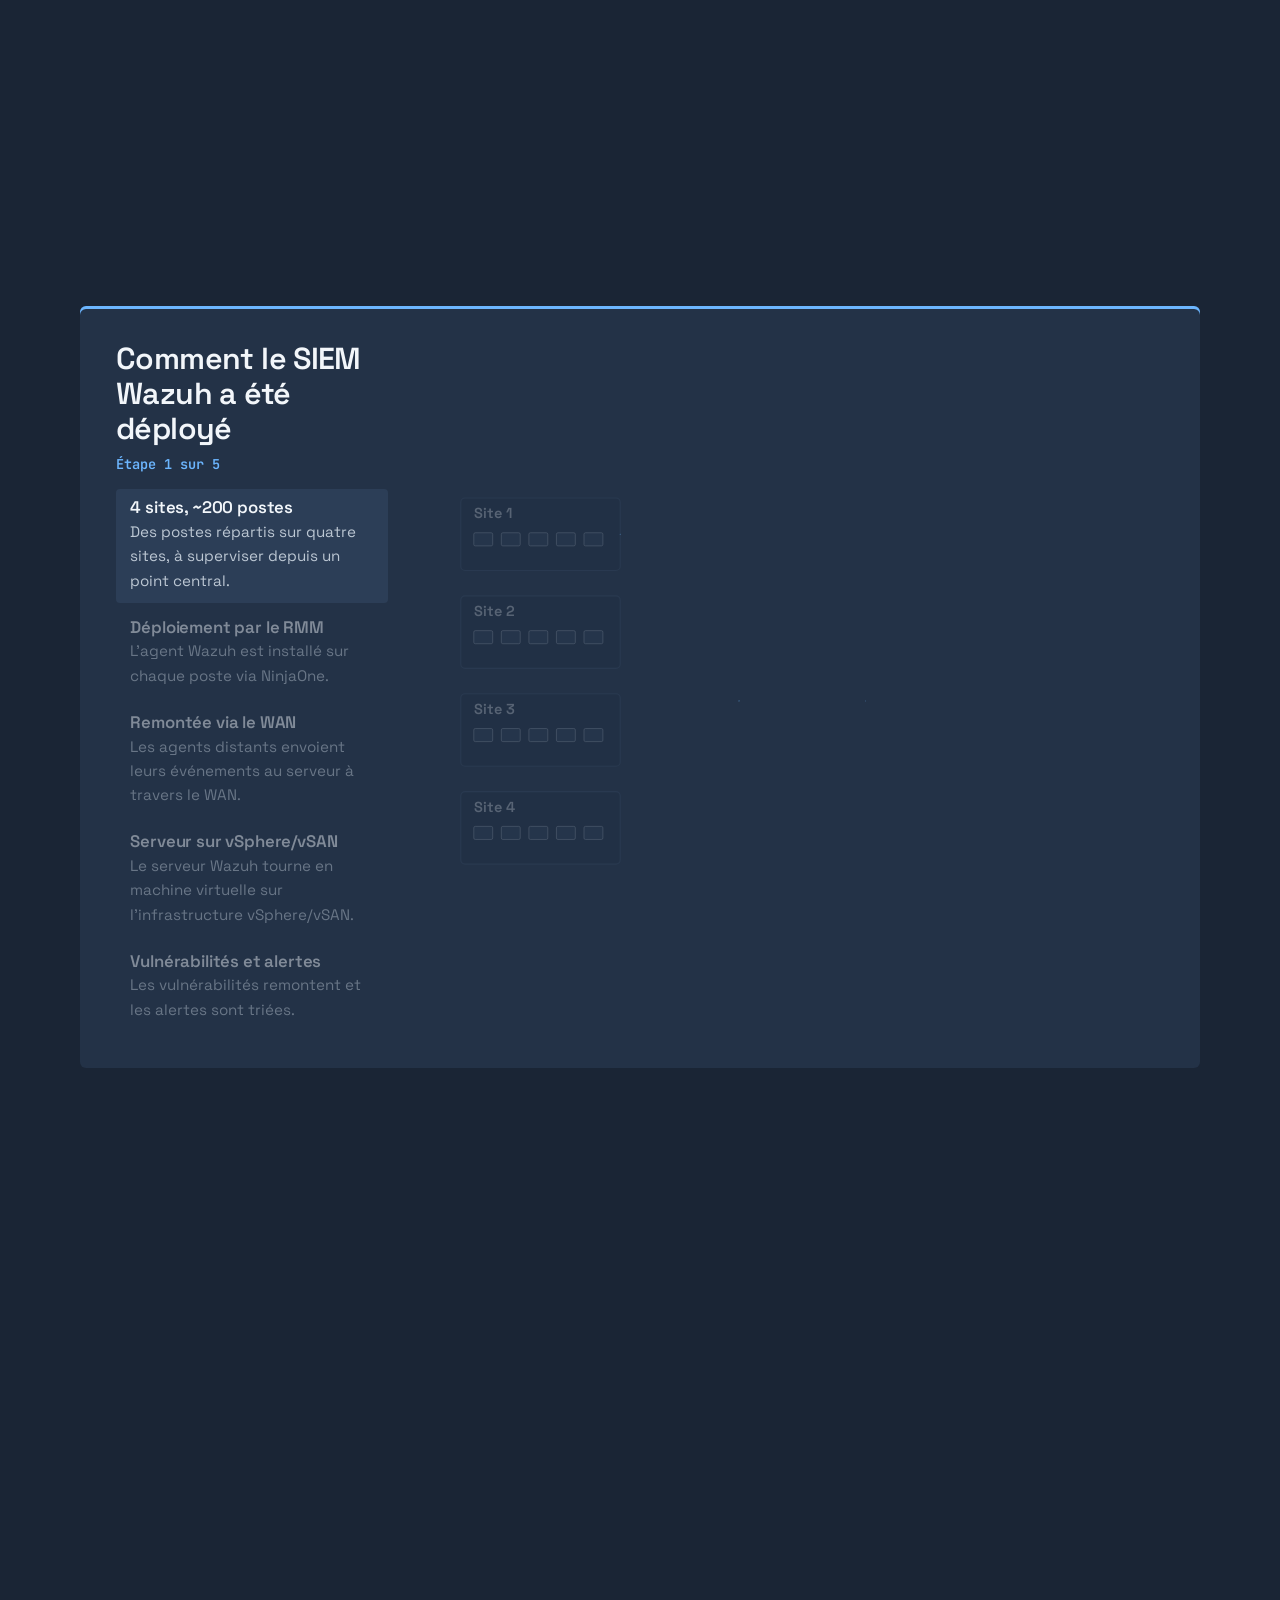
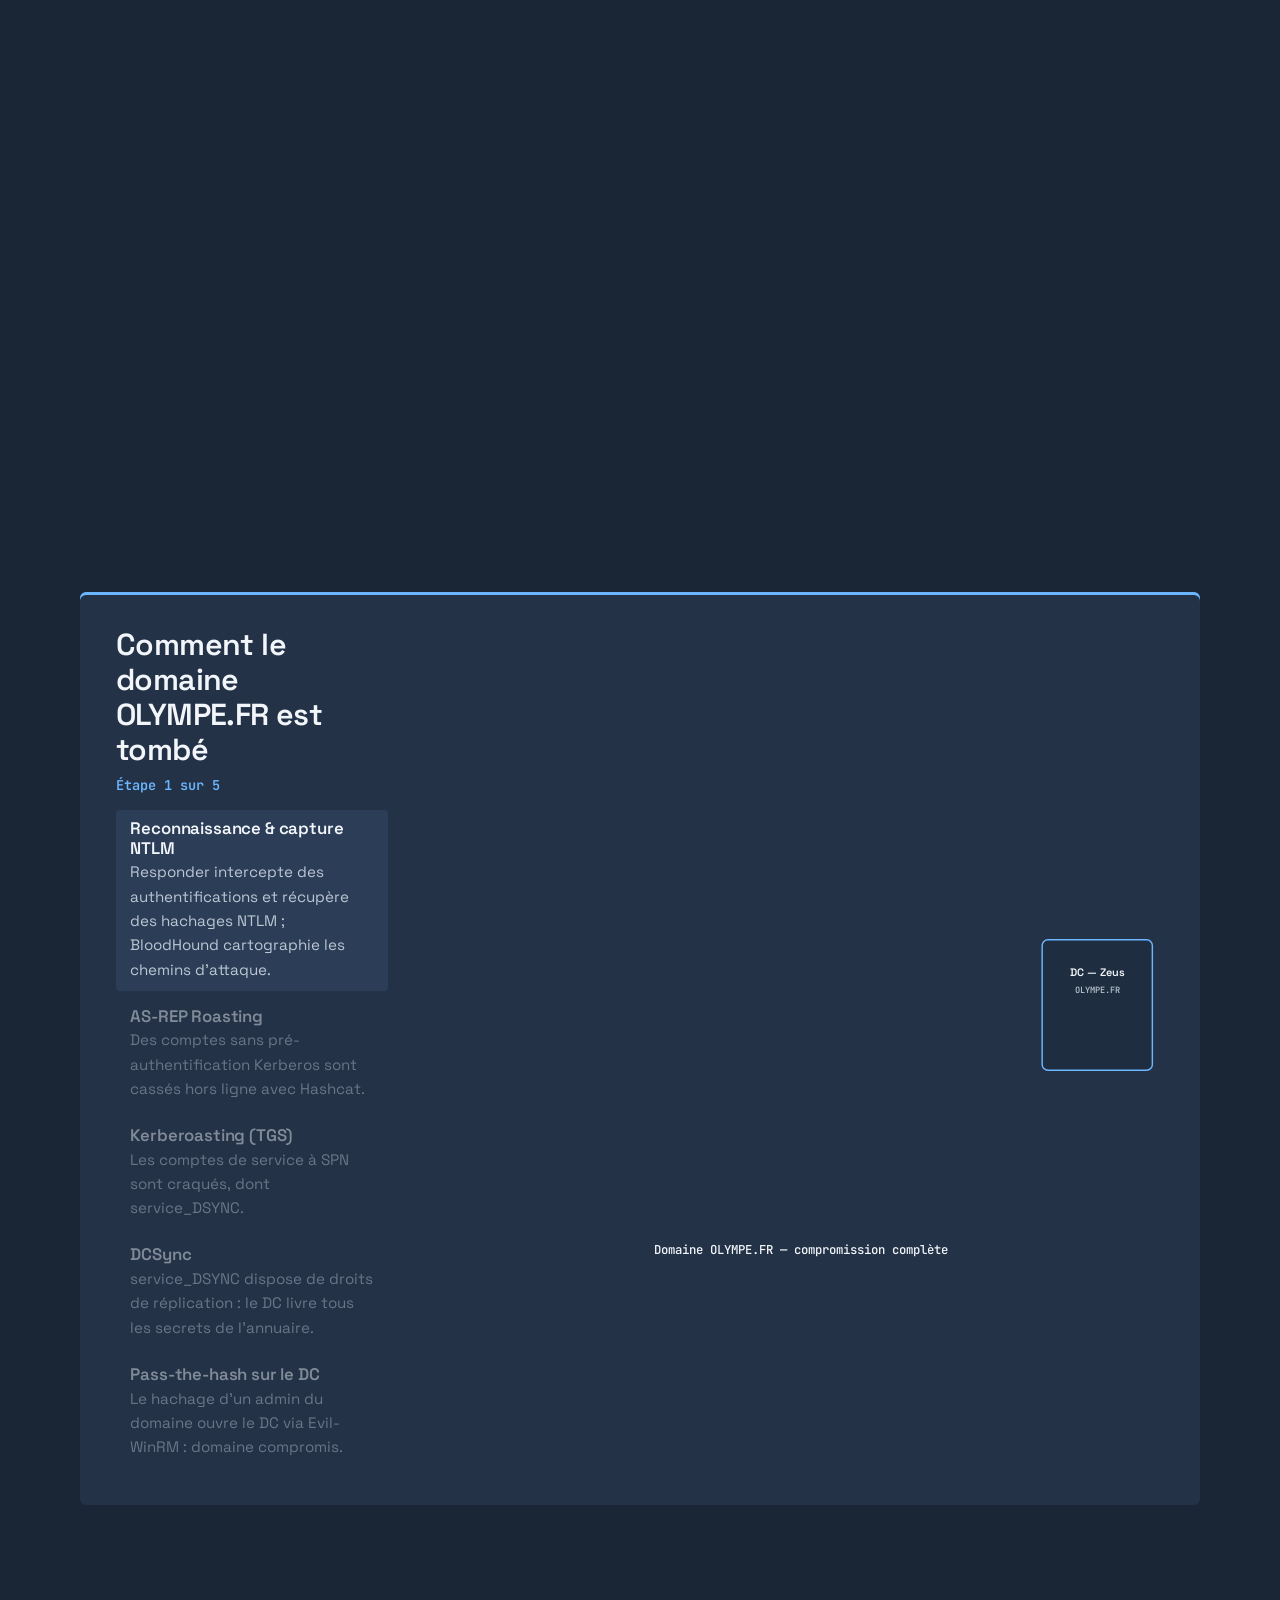
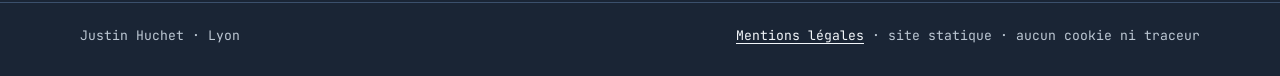
==== commit 38c3ca0f: "portfolio: scene animee kill-chain AD (OLYMPE.FR) + moteur scene multi-scenes" ====
--- a/index.html
+++ b/index.html
@@ -229,6 +229,46 @@
             </div>
           </div>
         </div>
+        <!-- Scène AD (GSAP + ScrollTrigger, assets/scene.js) : sans script, la chaîne complète s'affiche -->
+        <div class="scene" data-scene="ad">
+          <div class="scene-stage">
+            <div class="scene-copy">
+              <h3>Comment le domaine OLYMPE.FR est tombé</h3>
+              <p class="scene-count" aria-hidden="true">Étape 1 sur 5</p>
+              <ol class="scene-steps">
+                <li class="scene-step"><h4>Reconnaissance &amp; capture NTLM</h4><p>Responder intercepte des authentifications et récupère des hachages NTLM ; BloodHound cartographie les chemins d'attaque.</p></li>
+                <li class="scene-step"><h4>AS-REP Roasting</h4><p>Des comptes sans pré-authentification Kerberos sont cassés hors ligne avec Hashcat.</p></li>
+                <li class="scene-step"><h4>Kerberoasting (TGS)</h4><p>Les comptes de service à SPN sont craqués, dont service_DSYNC.</p></li>
+                <li class="scene-step"><h4>DCSync</h4><p>service_DSYNC dispose de droits de réplication : le DC livre tous les secrets de l'annuaire.</p></li>
+                <li class="scene-step"><h4>Pass-the-hash sur le DC</h4><p>Le hachage d'un admin du domaine ouvre le DC via Evil-WinRM : domaine compromis.</p></li>
+              </ol>
+            </div>
+            <div class="scene-figure">
+              <svg class="scene-svg" viewBox="0 0 1000 600" role="img" aria-labelledby="ad-t ad-d">
+              <title id="ad-t">Chaîne d'attaque Active Directory sur OLYMPE.FR</title><desc id="ad-d">Depuis un accès à faible privilège : capture NTLM avec Responder, AS-REP Roasting, Kerberoasting du compte service_DSYNC, DCSync pour extraire les secrets de l'annuaire, puis pass-the-hash via Evil-WinRM pour prendre le contrôleur de domaine Zeus. Résultat : compromission complète du domaine.</desc>
+              <line class="link atk-link draw e1" x1="162" y1="292" x2="176" y2="192"/>
+              <line class="link atk-link draw e2" x1="326" y1="192" x2="340" y2="292"/>
+              <line class="link atk-link draw e3" x1="490" y1="292" x2="504" y2="192"/>
+              <line class="link atk-link draw e4" x1="654" y1="192" x2="668" y2="292"/>
+              <line class="link atk-link draw e5" x1="818" y1="292" x2="832" y2="240"/>
+              <g class="b1"><rect class="box" x="12" y="250" width="150" height="84" rx="6"/><text class="t-label" x="87" y="286" text-anchor="middle">Responder</text><text class="t-sub" x="87" y="308" text-anchor="middle">capture NTLM</text></g>
+              <g class="b2"><rect class="box" x="176" y="150" width="150" height="84" rx="6"/><text class="t-label" x="251" y="186" text-anchor="middle">AS-REP Roasting</text><text class="t-sub" x="251" y="208" text-anchor="middle">Hashcat</text></g>
+              <g class="b3"><rect class="box" x="340" y="250" width="150" height="84" rx="6"/><text class="t-label" x="415" y="286" text-anchor="middle">Kerberoasting</text><text class="t-sub" x="415" y="308" text-anchor="middle">TGS · service_DSYNC</text></g>
+              <g class="b4"><rect class="box" x="504" y="150" width="150" height="84" rx="6"/><text class="t-label" x="579" y="186" text-anchor="middle">DCSync</text><text class="t-sub" x="579" y="208" text-anchor="middle">réplication DC</text></g>
+              <g class="b5"><rect class="box" x="668" y="250" width="150" height="84" rx="6"/><text class="t-label" x="743" y="286" text-anchor="middle">Pass-the-hash</text><text class="t-sub" x="743" y="308" text-anchor="middle">Evil-WinRM</text></g>
+              <g class="dc"><rect class="dc-box" x="832" y="150" width="152" height="180" rx="8"/><text class="t-label" x="908" y="200" text-anchor="middle">DC — Zeus</text><text class="t-sub" x="908" y="224" text-anchor="middle">OLYMPE.FR</text></g>
+              <g class="dc-crit"><rect x="832" y="150" width="152" height="180" rx="8"/><text class="t-label" x="908" y="280" text-anchor="middle">Admin du domaine</text></g>
+              <g class="loot"><rect class="box" x="760" y="360" width="224" height="72" rx="6"/><text class="t-label" x="872" y="394" text-anchor="middle">Secrets de l'annuaire</text><text class="t-sub" x="872" y="416" text-anchor="middle">krbtgt + comptes privilégiés</text></g>
+              <circle class="packet atk-pkt p1" cx="162" cy="292" r="6"/>
+              <circle class="packet atk-pkt p2" cx="326" cy="192" r="6"/>
+              <circle class="packet atk-pkt p3" cx="490" cy="292" r="6"/>
+              <circle class="packet atk-pkt p4" cx="654" cy="192" r="6"/>
+              <circle class="packet atk-pkt p5" cx="818" cy="292" r="6"/>
+              <text class="svg-sub total" x="500" y="584" text-anchor="middle">Domaine OLYMPE.FR — compromission complète</text>
+              </svg>
+            </div>
+          </div>
+        </div>
         <div class="projects">
           <article class="card defense featured" data-reveal>
             <div>
--- a/assets/style.css
+++ b/assets/style.css
@@ -345,6 +345,17 @@
 }
 .scene:not(.is-live) .scene-count { display: none; }
 
+/* Scène AD : chaîne d'attaque en rouge « crit », DC pris et butin extrait */
+.scene-svg .t-label { font: 600 15px var(--sans); fill: var(--text); }
+.scene-svg .t-sub { font: 500 12px var(--mono); fill: var(--muted); }
+.scene-svg .atk-link { stroke: var(--crit); stroke-width: 2; }
+.scene-svg .atk-pkt { fill: var(--crit); }
+.scene-svg .dc-box { fill: var(--surface-2); stroke: var(--accent); stroke-width: 2; }
+.scene-svg .dc-crit { fill: rgba(255, 123, 114, .14); stroke: var(--crit); stroke-width: 2.5; }
+.scene-svg .dc-crit text { fill: var(--crit); }
+.scene-svg .loot .box { fill: rgba(255, 123, 114, .08); stroke: var(--crit); stroke-dasharray: 5 4; }
+.scene-svg .loot text { fill: var(--crit); }
+
 /* Mentions légales */
 .legal .wrap { max-width: 48rem; padding-top: clamp(2.5rem, 6vw, 4.5rem); padding-bottom: clamp(3rem, 7vw, 5rem); }
 .legal h1 { font-size: clamp(2.25rem, 5vw, 3.5rem); letter-spacing: -0.03em; margin: 0 0 .5rem; }
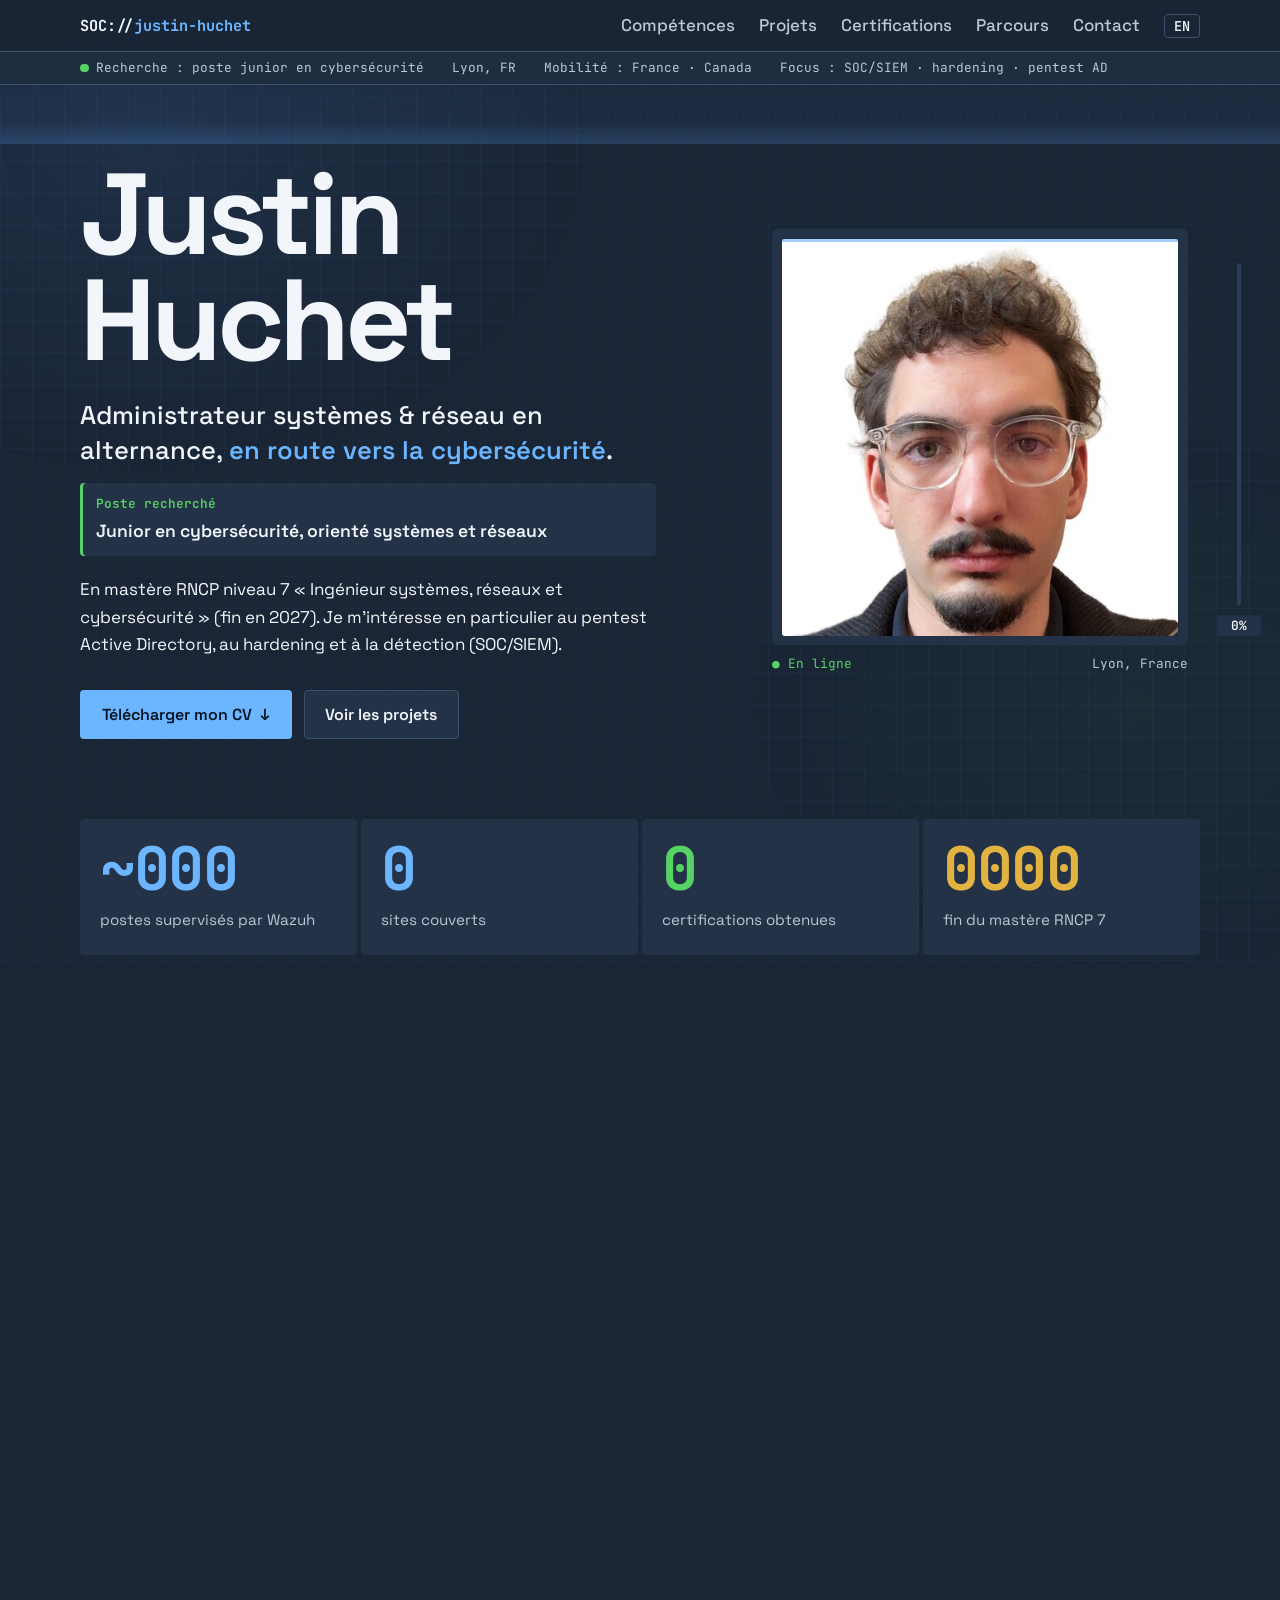
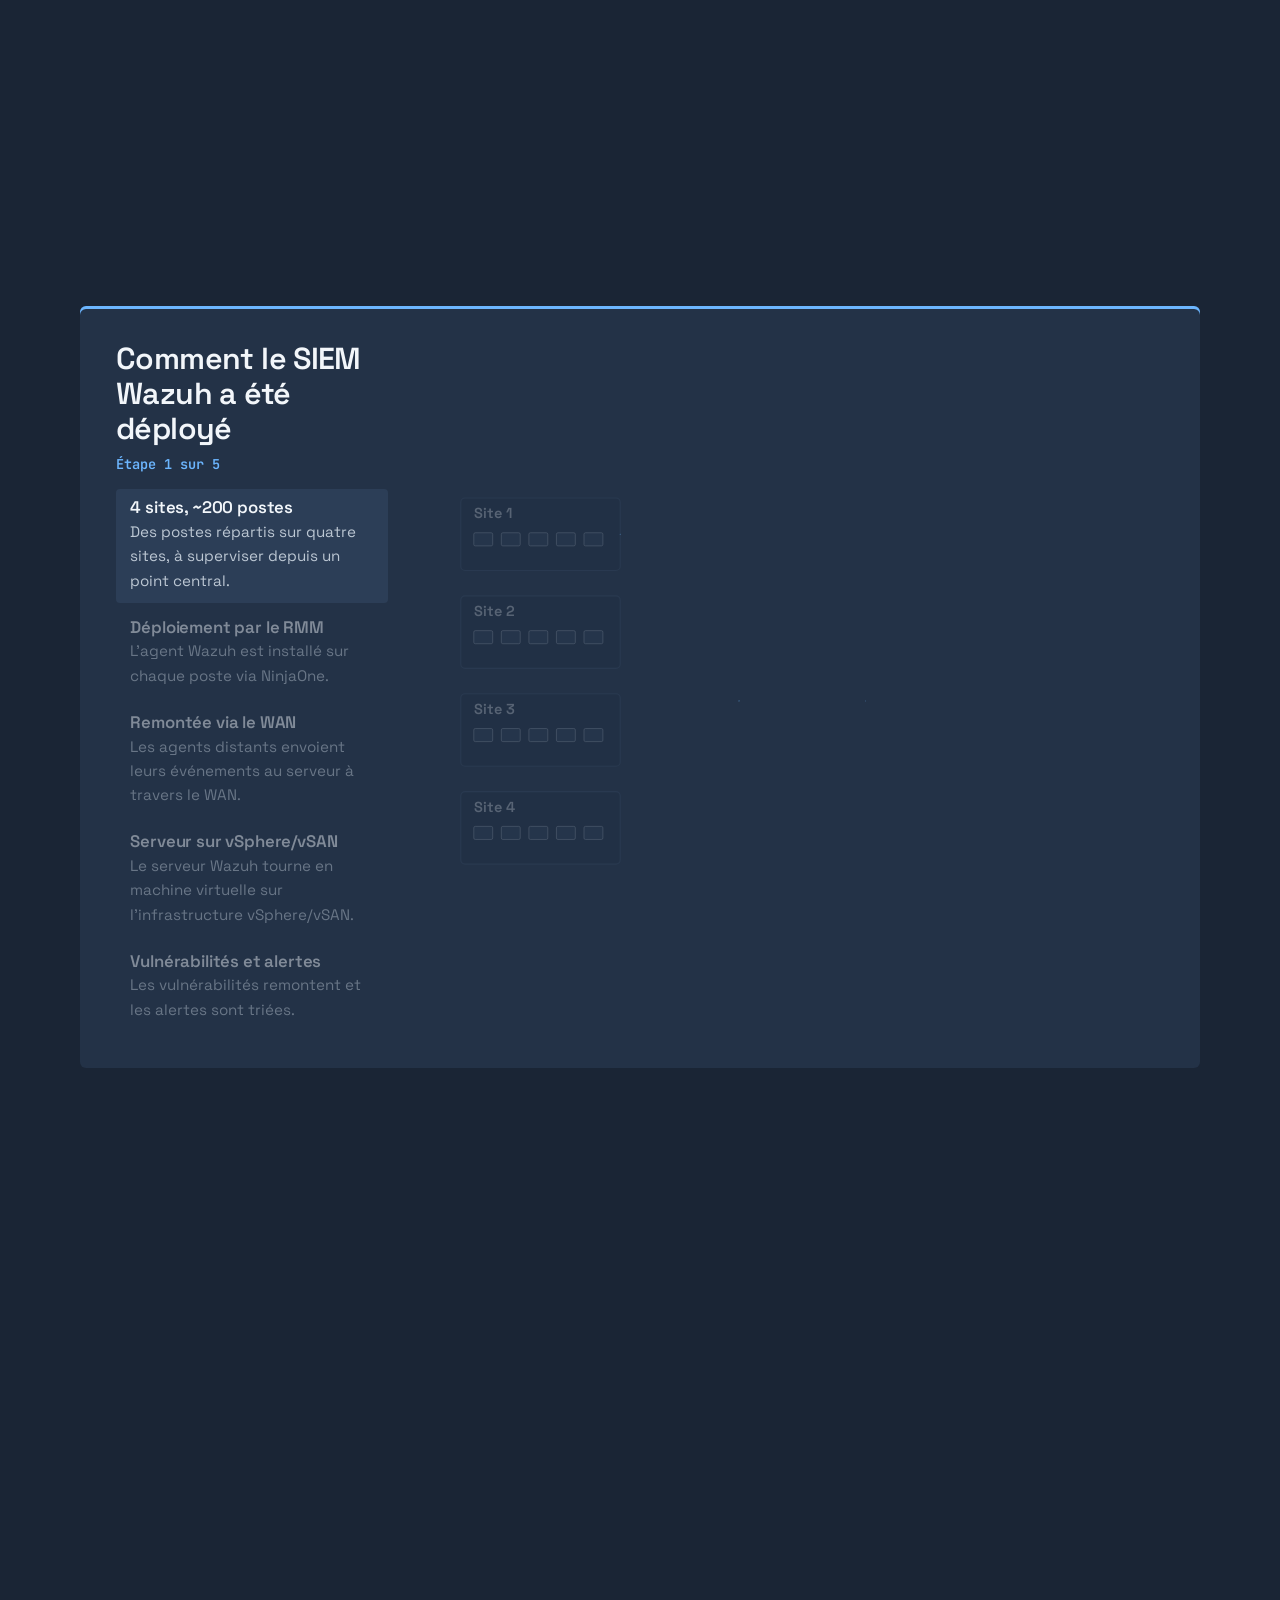
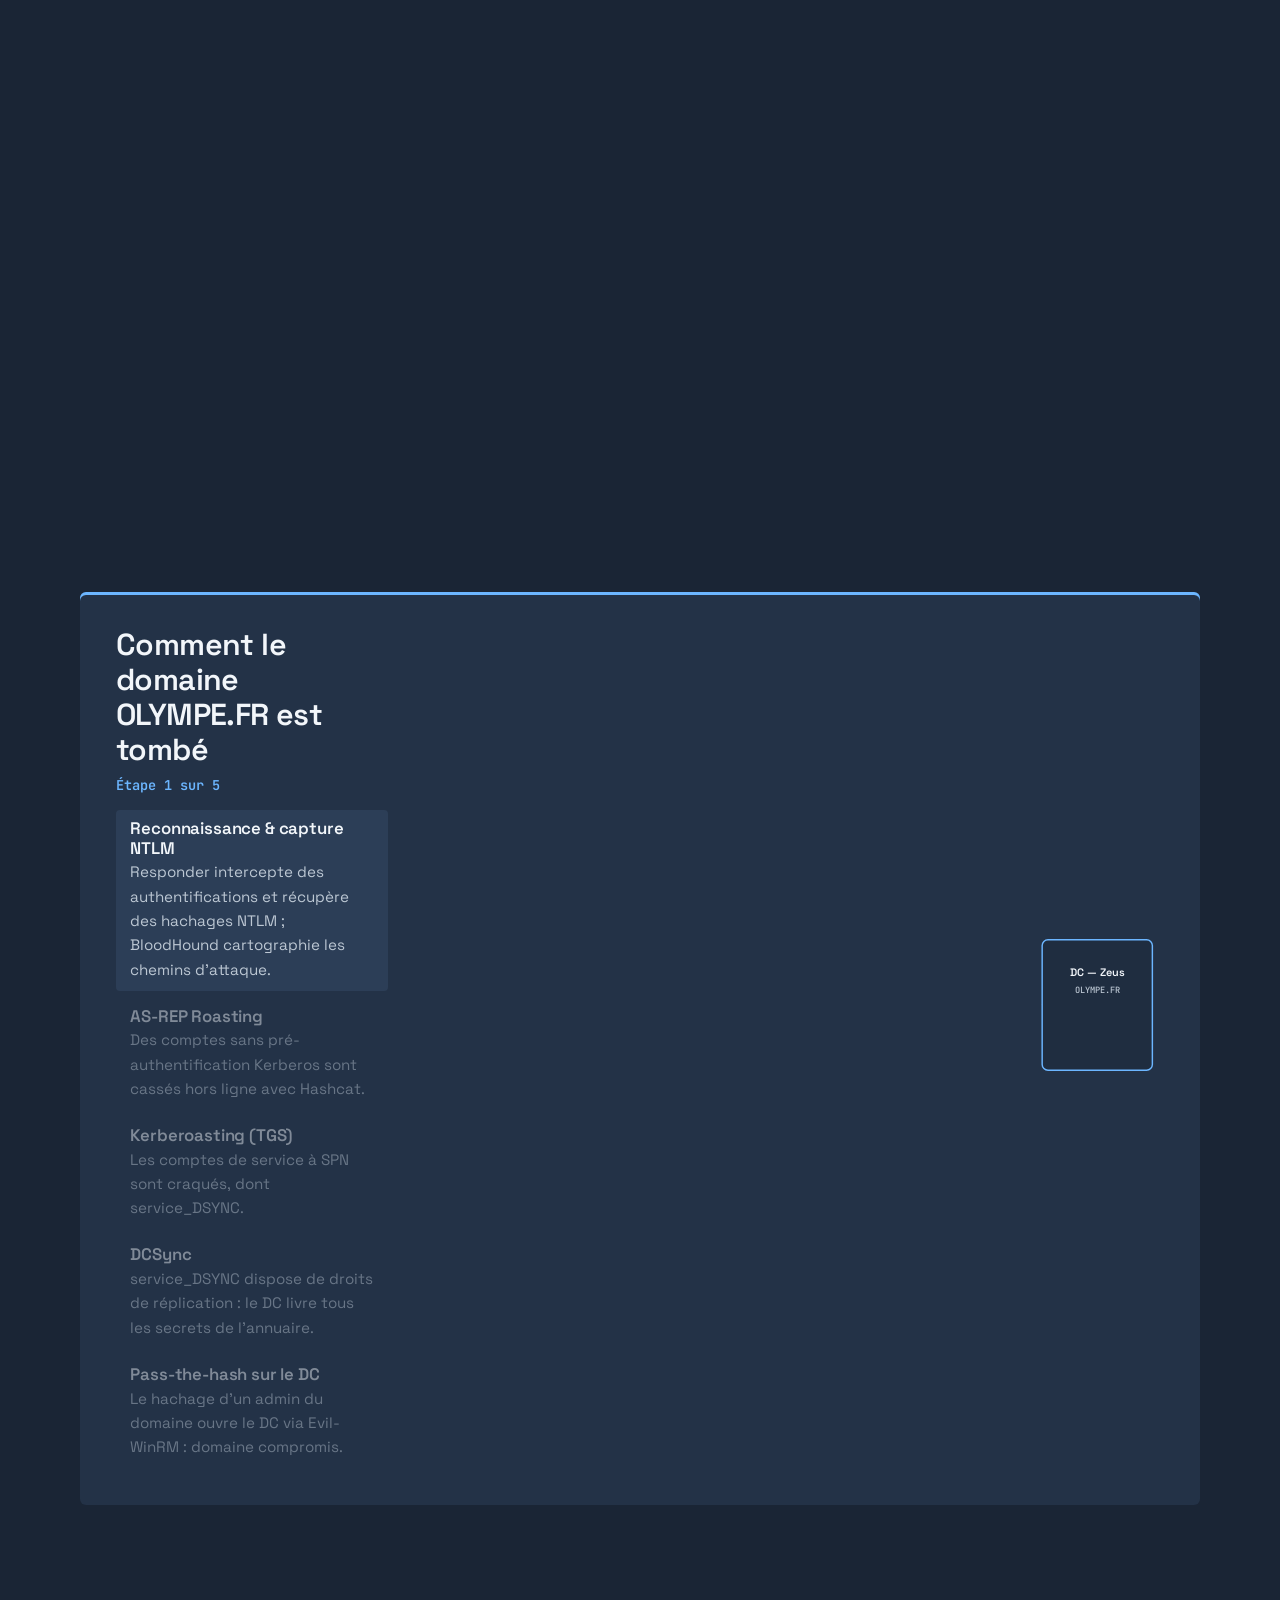
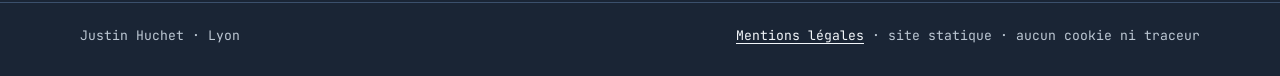
==== commit 4cdb7138: "portfolio: scene AD - legende compromission revelee en fin danimation (v7)" ====
--- a/index.html
+++ b/index.html
@@ -10,11 +10,11 @@
   <meta name="description" content="Portfolio de Justin Huchet, administrateur systèmes et réseau en alternance, à la recherche d'un poste junior en cybersécurité orienté systèmes et réseaux : SIEM, homelab, labs réseau, pentest Active Directory.">
   <link rel="icon" href="assets/favicon.svg" type="image/svg+xml">
   <link rel="preload" href="assets/fonts/space-grotesk.woff2" as="font" type="font/woff2" crossorigin>
-  <link rel="stylesheet" href="assets/style.css?v=5">
+  <link rel="stylesheet" href="assets/style.css?v=6">
   <script src="assets/main.js?v=2"></script>
   <script src="assets/vendor/gsap.min.js" defer></script>
   <script src="assets/vendor/ScrollTrigger.min.js" defer></script>
-  <script src="assets/scene.js" defer></script>
+  <script src="assets/scene.js?v=7" defer></script>
   <link rel="alternate" hreflang="fr" href="https://nba-jurgarl.github.io/">
   <link rel="alternate" hreflang="en" href="https://nba-jurgarl.github.io/en/">
   <link rel="canonical" href="https://nba-jurgarl.github.io/">
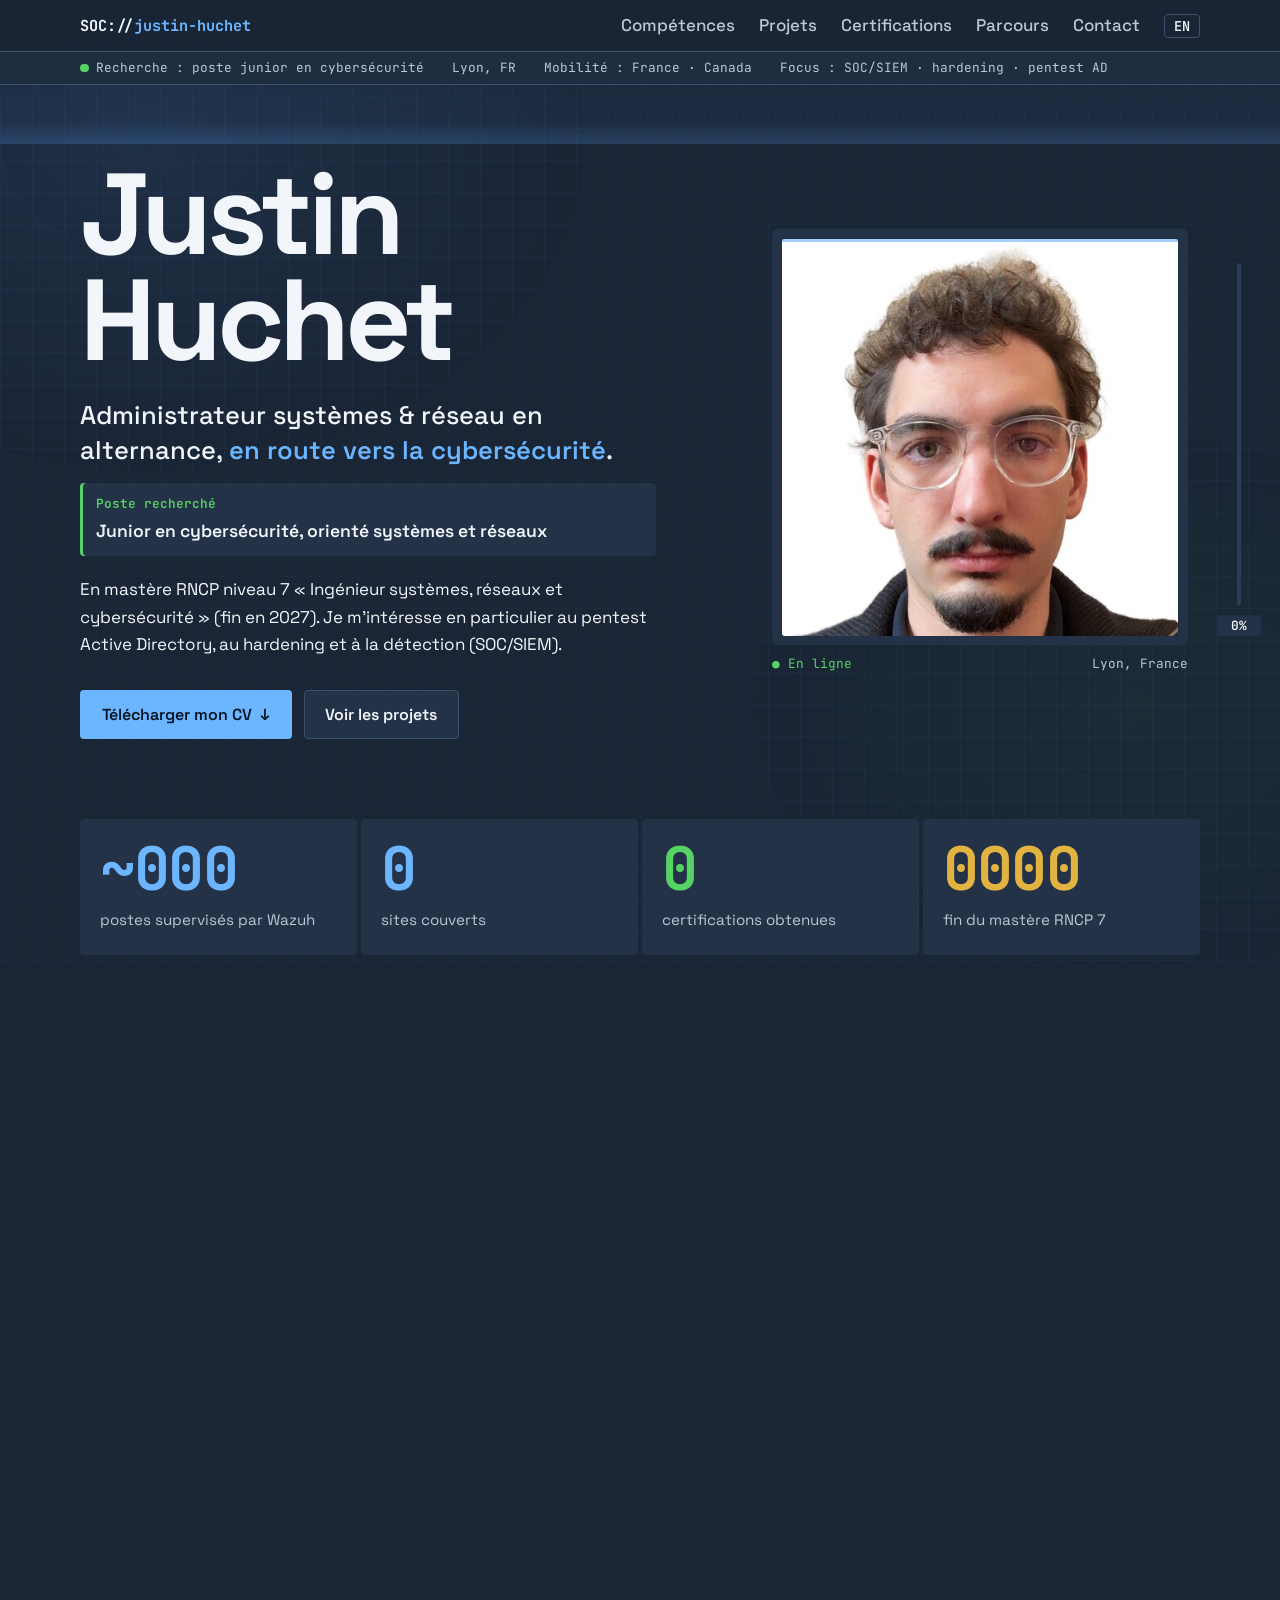
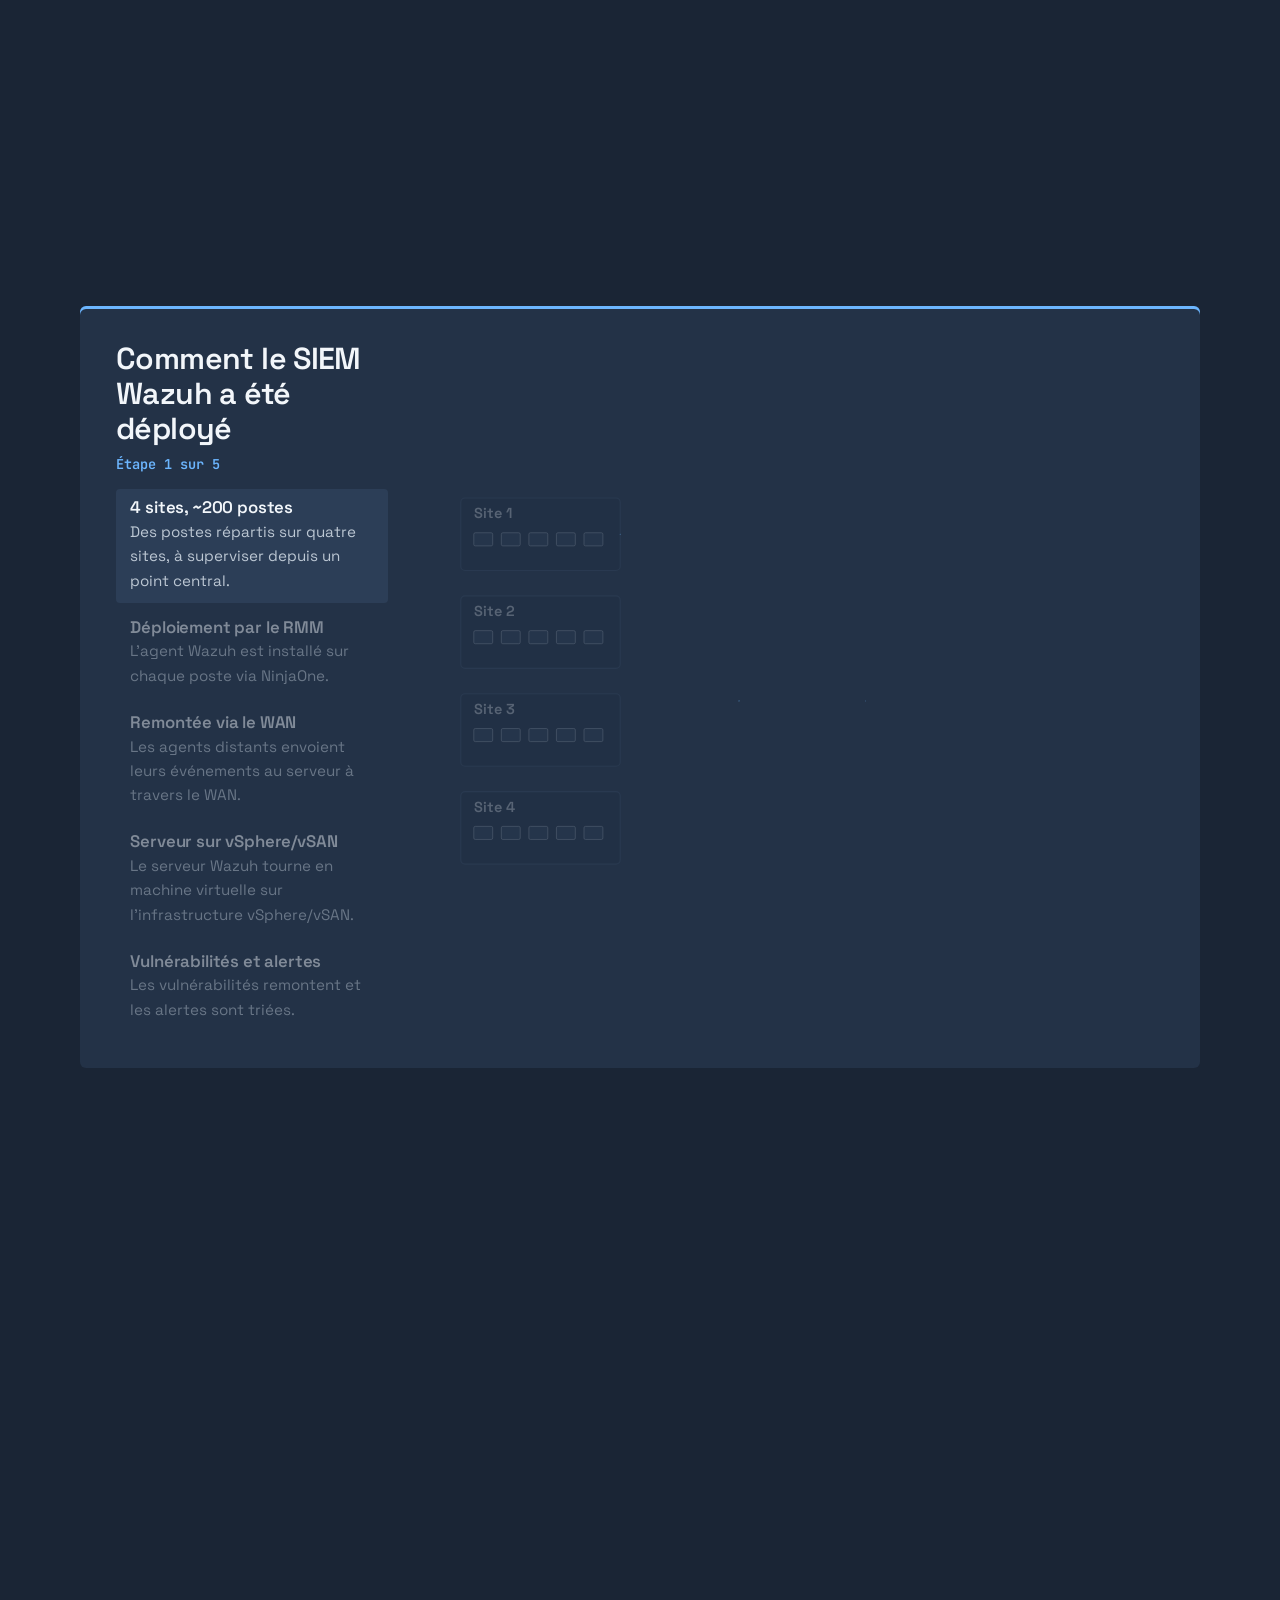
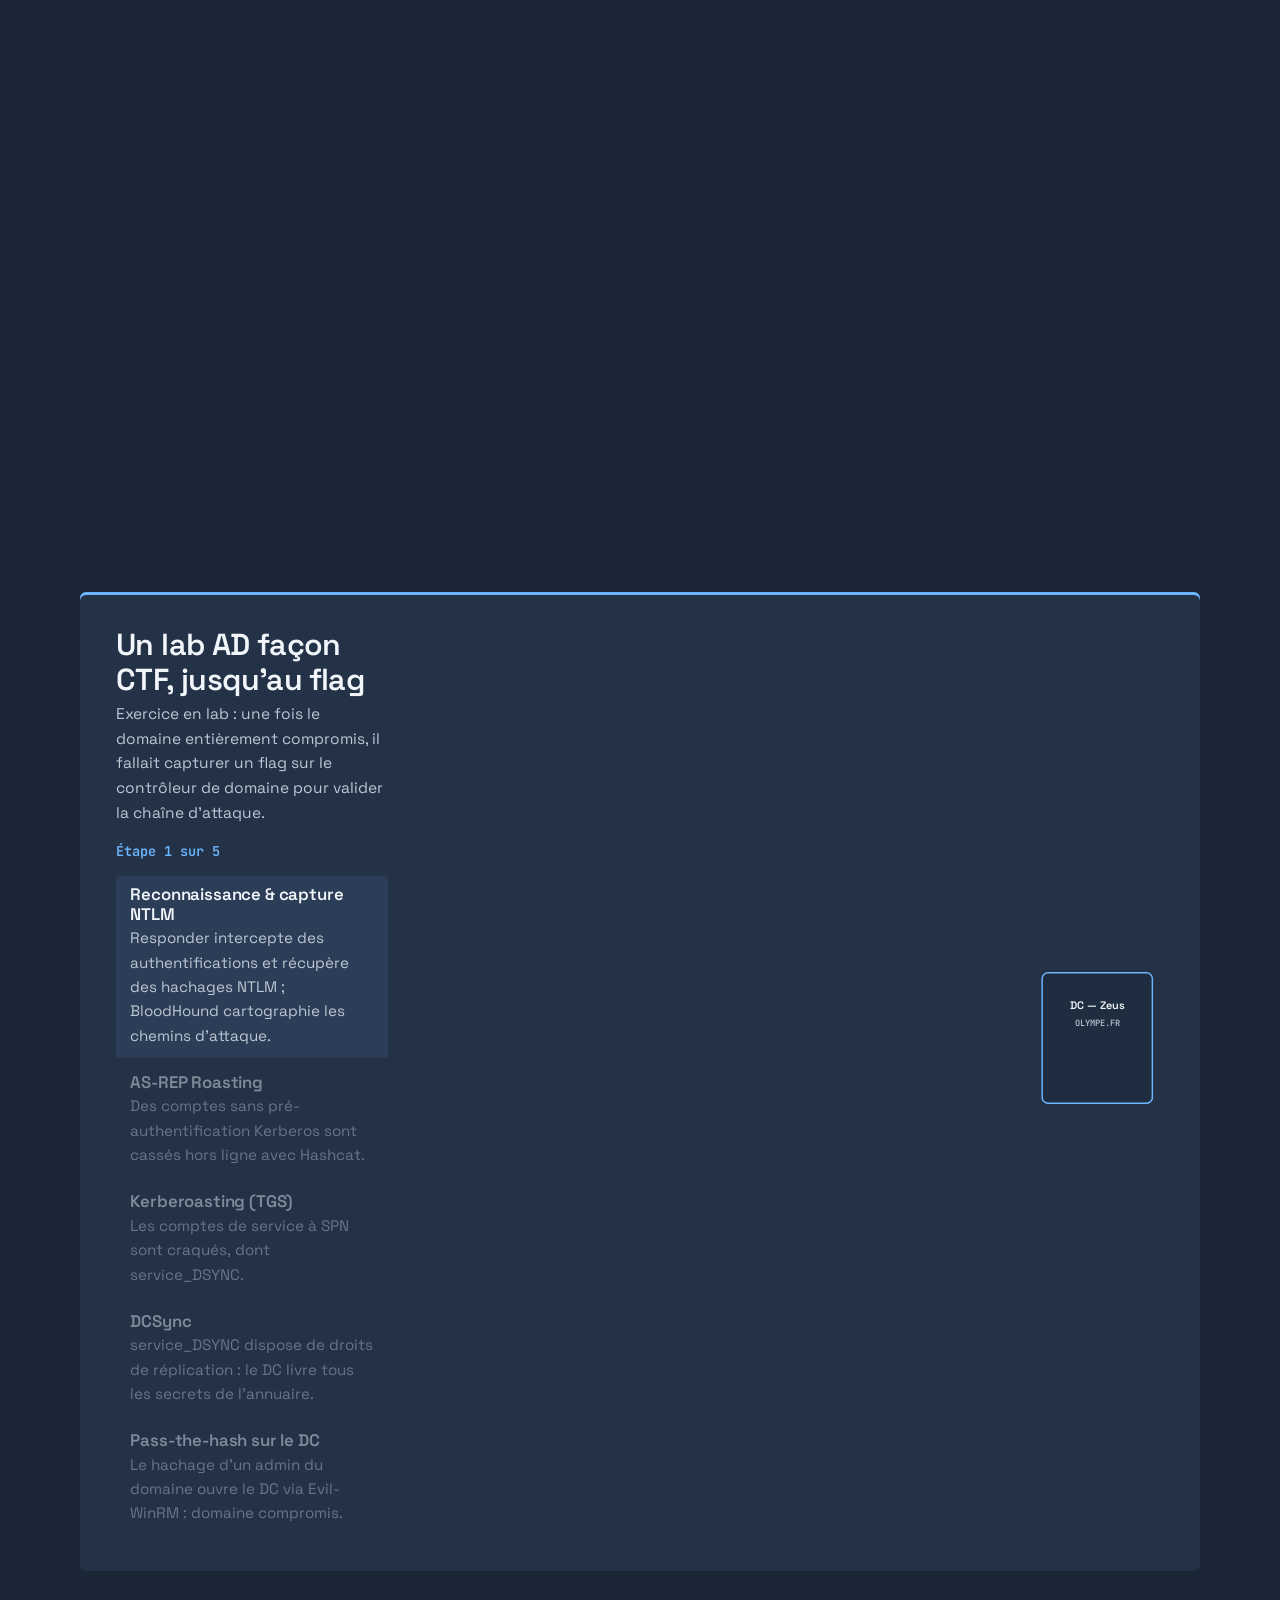
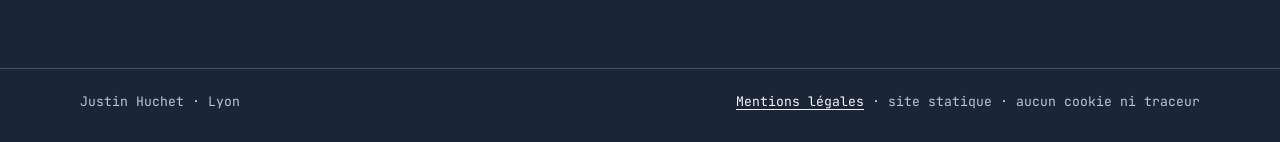
==== commit e53db595: "portfolio: scene AD en contexte CTF + flag UR_THE_BEST_ZEUS (v7)" ====
--- a/index.html
+++ b/index.html
@@ -10,7 +10,7 @@
   <meta name="description" content="Portfolio de Justin Huchet, administrateur systèmes et réseau en alternance, à la recherche d'un poste junior en cybersécurité orienté systèmes et réseaux : SIEM, homelab, labs réseau, pentest Active Directory.">
   <link rel="icon" href="assets/favicon.svg" type="image/svg+xml">
   <link rel="preload" href="assets/fonts/space-grotesk.woff2" as="font" type="font/woff2" crossorigin>
-  <link rel="stylesheet" href="assets/style.css?v=6">
+  <link rel="stylesheet" href="assets/style.css?v=7">
   <script src="assets/main.js?v=2"></script>
   <script src="assets/vendor/gsap.min.js" defer></script>
   <script src="assets/vendor/ScrollTrigger.min.js" defer></script>
@@ -233,7 +233,8 @@
         <div class="scene" data-scene="ad">
           <div class="scene-stage">
             <div class="scene-copy">
-              <h3>Comment le domaine OLYMPE.FR est tombé</h3>
+              <h3>Un lab AD façon CTF, jusqu'au flag</h3>
+              <p class="scene-intro">Exercice en lab : une fois le domaine entièrement compromis, il fallait capturer un flag sur le contrôleur de domaine pour valider la chaîne d'attaque.</p>
               <p class="scene-count" aria-hidden="true">Étape 1 sur 5</p>
               <ol class="scene-steps">
                 <li class="scene-step"><h4>Reconnaissance &amp; capture NTLM</h4><p>Responder intercepte des authentifications et récupère des hachages NTLM ; BloodHound cartographie les chemins d'attaque.</p></li>
@@ -259,6 +260,7 @@
               <g class="dc"><rect class="dc-box" x="832" y="150" width="152" height="180" rx="8"/><text class="t-label" x="908" y="200" text-anchor="middle">DC — Zeus</text><text class="t-sub" x="908" y="224" text-anchor="middle">OLYMPE.FR</text></g>
               <g class="dc-crit"><rect x="832" y="150" width="152" height="180" rx="8"/><text class="t-label" x="908" y="280" text-anchor="middle">Admin du domaine</text></g>
               <g class="loot"><rect class="box" x="760" y="360" width="224" height="72" rx="6"/><text class="t-label" x="872" y="394" text-anchor="middle">Secrets de l'annuaire</text><text class="t-sub" x="872" y="416" text-anchor="middle">krbtgt + comptes privilégiés</text></g>
+              <g class="loot"><rect class="box" x="760" y="446" width="224" height="46" rx="6"/><text class="t-sub" x="872" y="474" text-anchor="middle">flag : UR_THE_BEST_ZEUS</text></g>
               <circle class="packet atk-pkt p1" cx="162" cy="292" r="6"/>
               <circle class="packet atk-pkt p2" cx="326" cy="192" r="6"/>
               <circle class="packet atk-pkt p3" cx="490" cy="292" r="6"/>
--- a/assets/style.css
+++ b/assets/style.css
@@ -346,6 +346,7 @@
 .scene:not(.is-live) .scene-count { display: none; }
 
 /* Scène AD : chaîne d'attaque en rouge « crit », DC pris et butin extrait */
+.scene-copy .scene-intro { margin: .25rem 0 1rem; color: var(--muted); font-size: .97rem; }
 .scene-svg .t-label { font: 600 15px var(--sans); fill: var(--text); }
 .scene-svg .t-sub { font: 500 12px var(--mono); fill: var(--muted); }
 .scene-svg .atk-link { stroke: var(--crit); stroke-width: 2; }
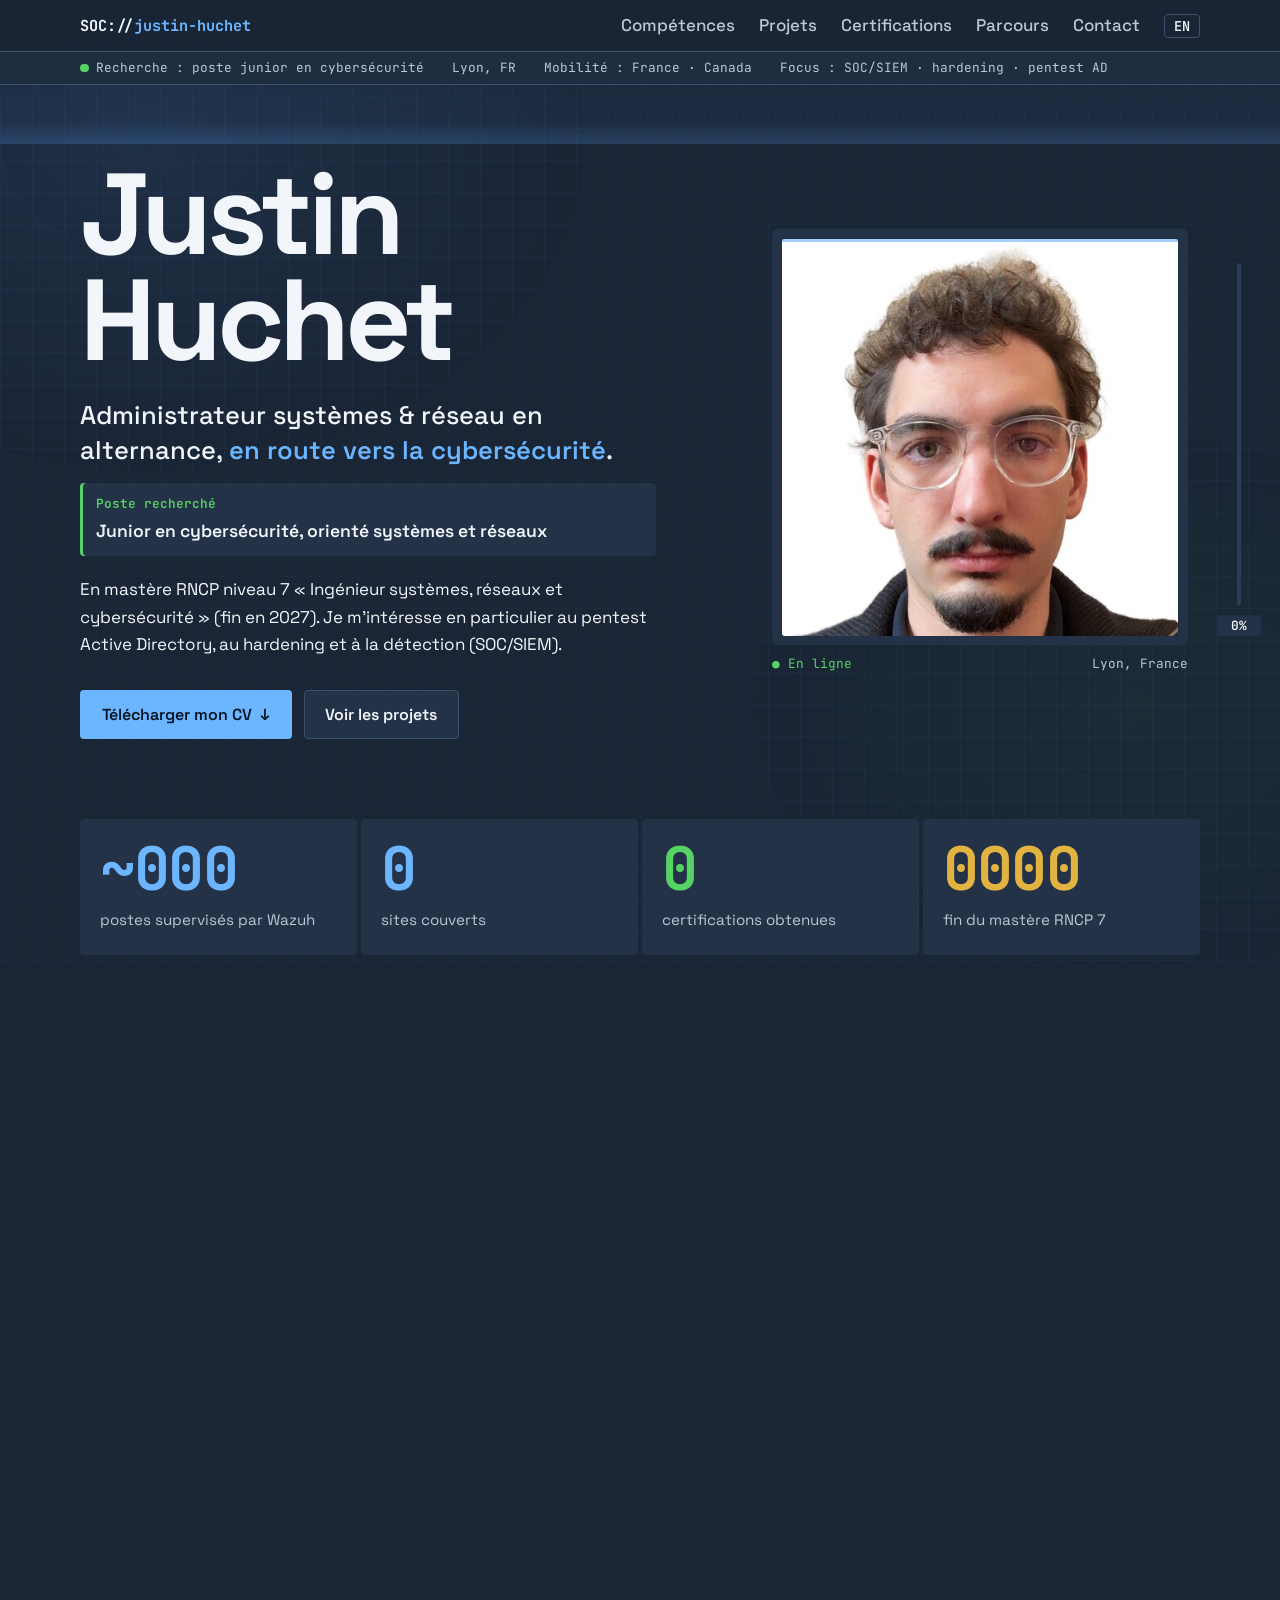
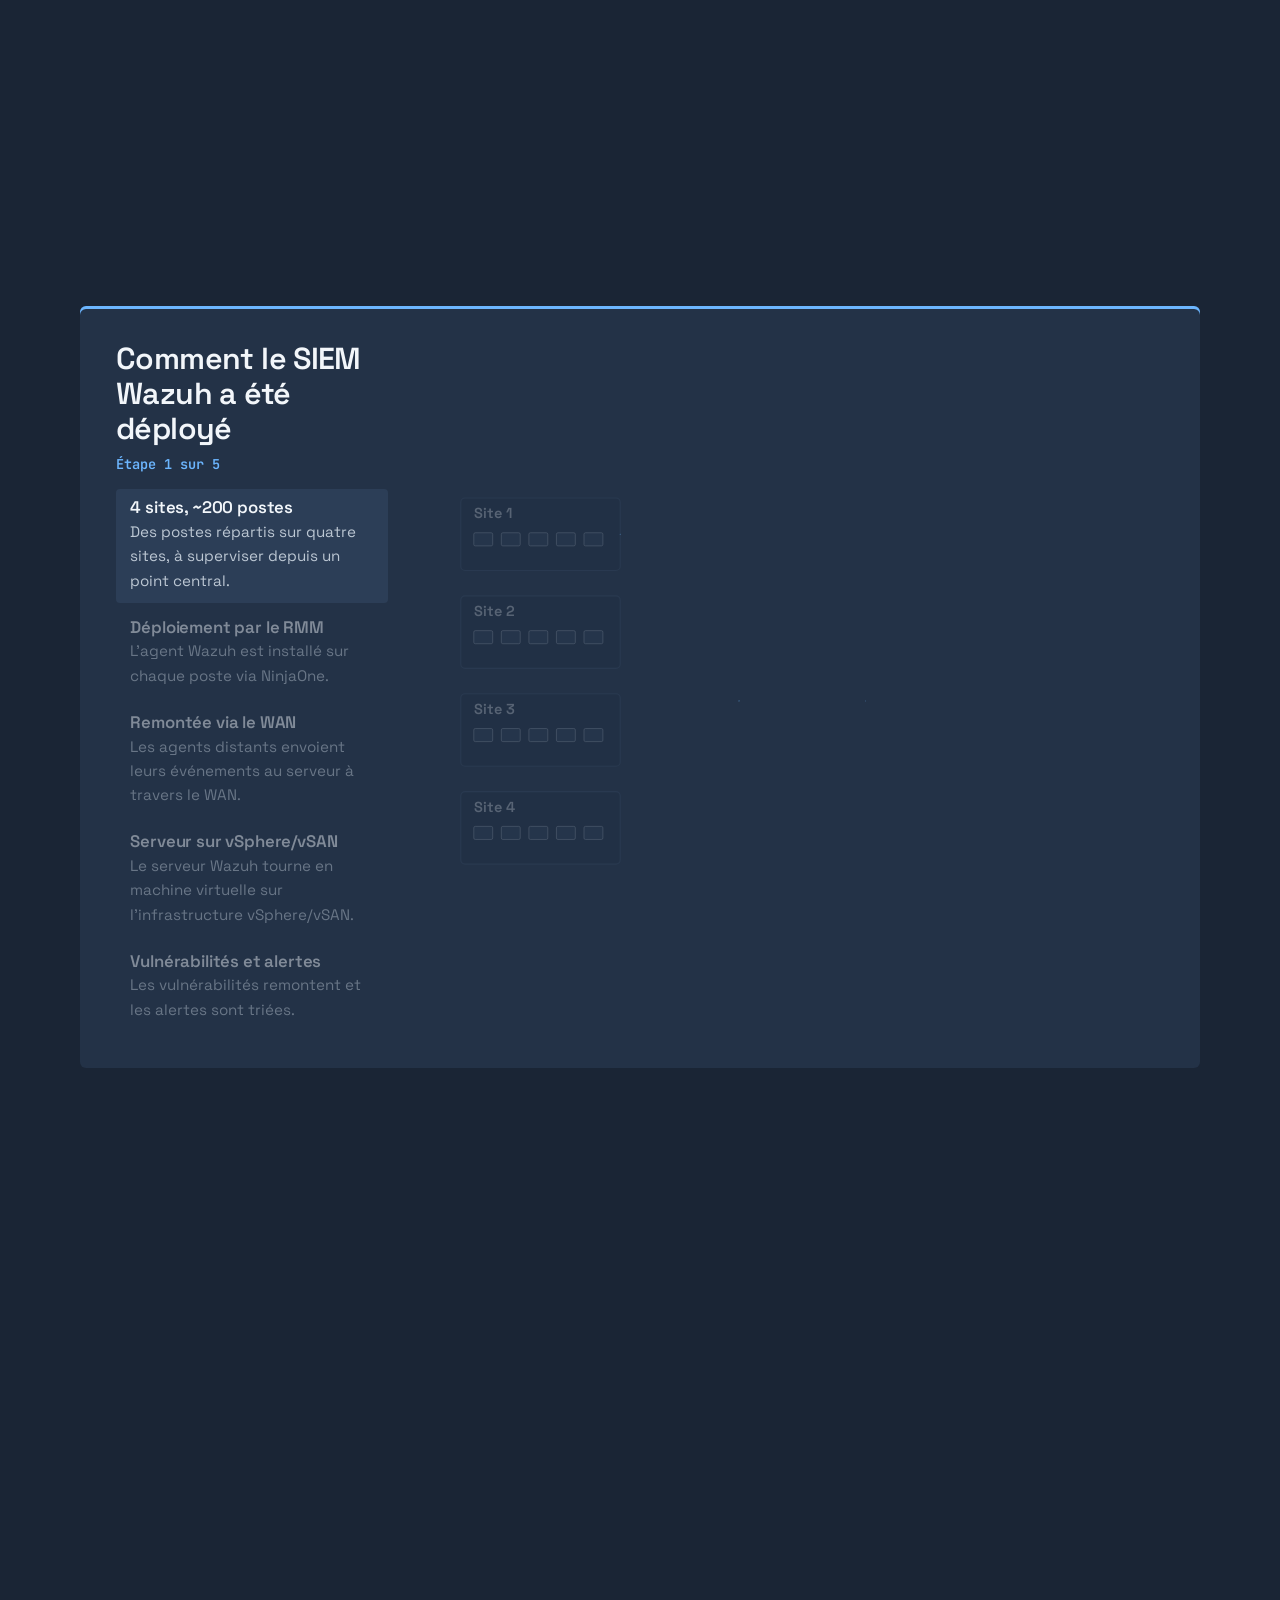
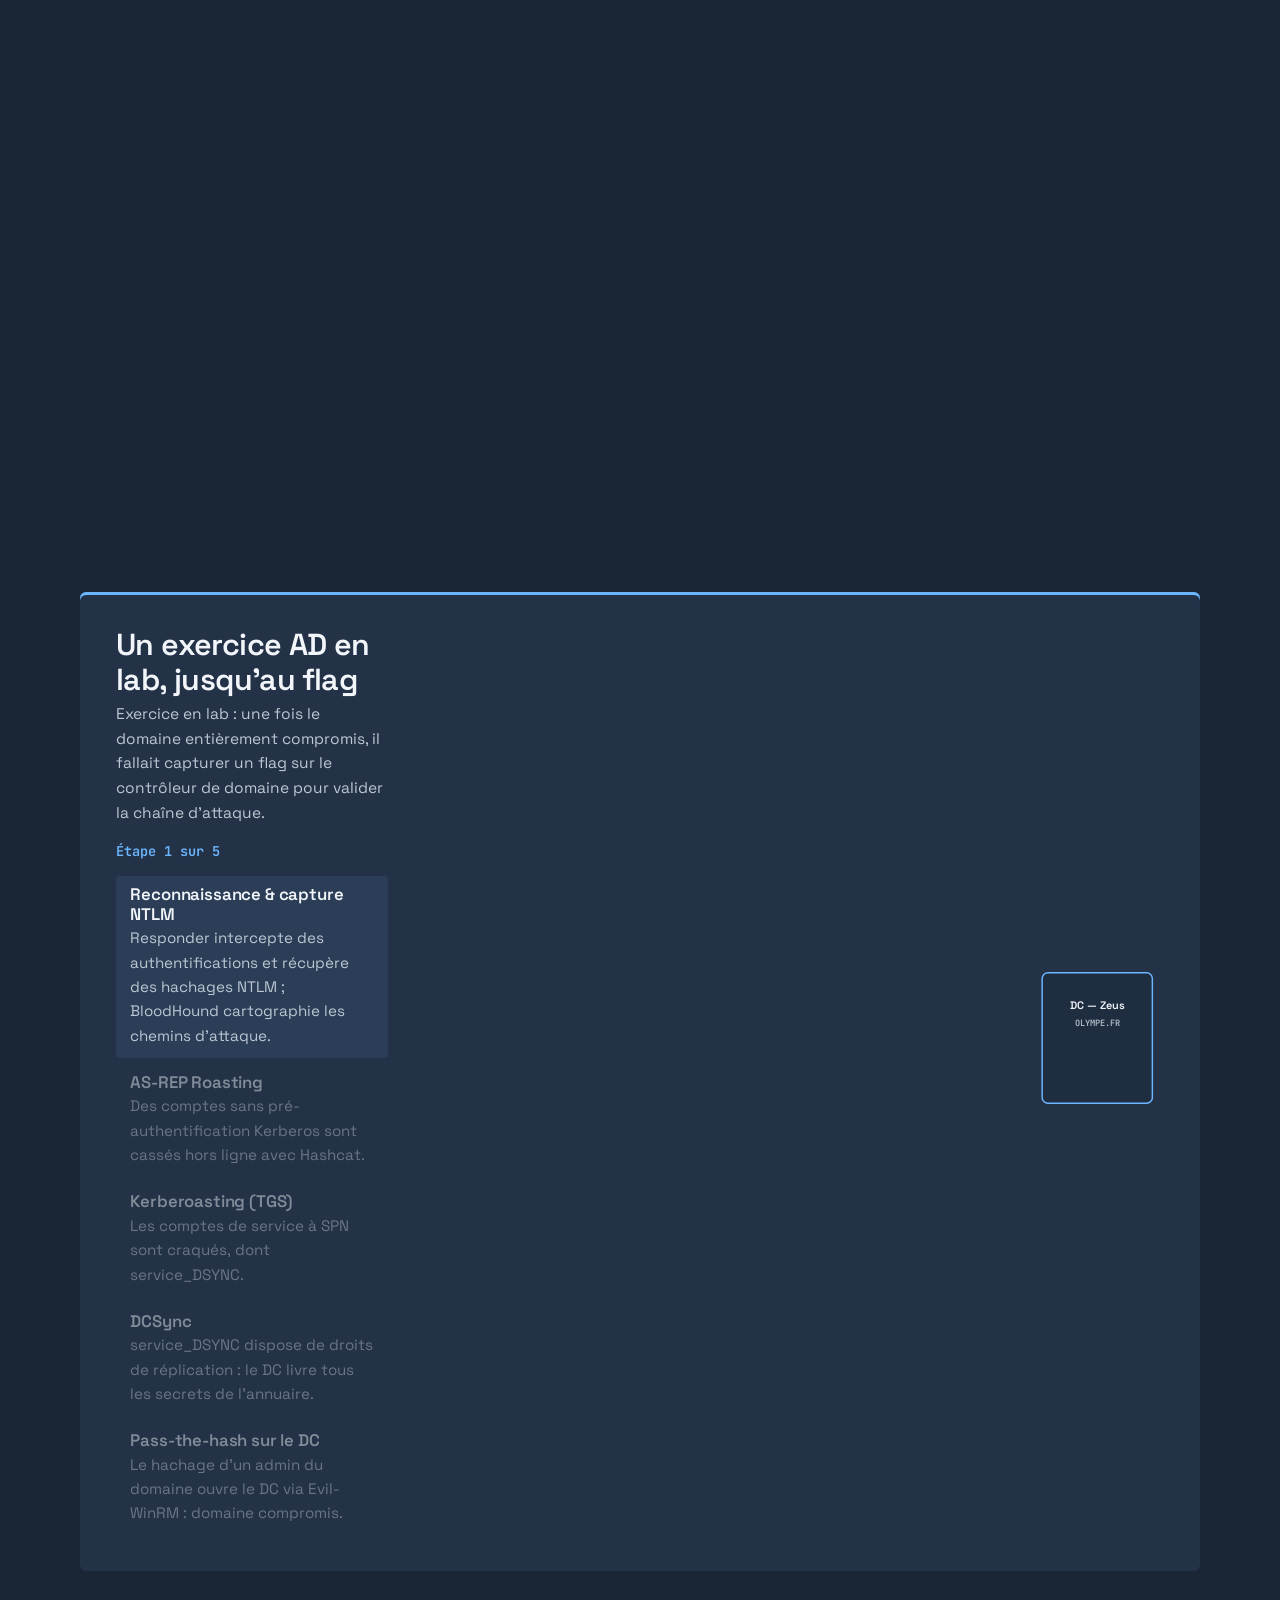
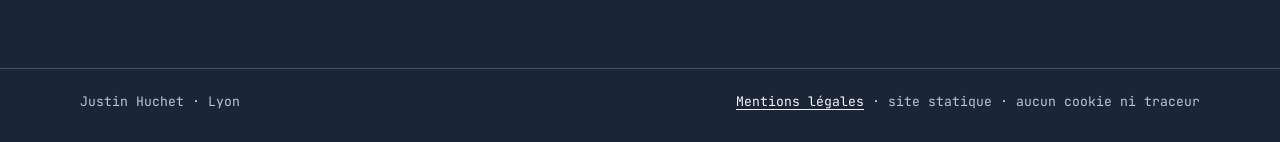
==== commit 6ed15f15: "portfolio: scene AD titre - exercice en lab au lieu de CTF" ====
--- a/index.html
+++ b/index.html
@@ -233,7 +233,7 @@
         <div class="scene" data-scene="ad">
           <div class="scene-stage">
             <div class="scene-copy">
-              <h3>Un lab AD façon CTF, jusqu'au flag</h3>
+              <h3>Un exercice AD en lab, jusqu'au flag</h3>
               <p class="scene-intro">Exercice en lab : une fois le domaine entièrement compromis, il fallait capturer un flag sur le contrôleur de domaine pour valider la chaîne d'attaque.</p>
               <p class="scene-count" aria-hidden="true">Étape 1 sur 5</p>
               <ol class="scene-steps">
